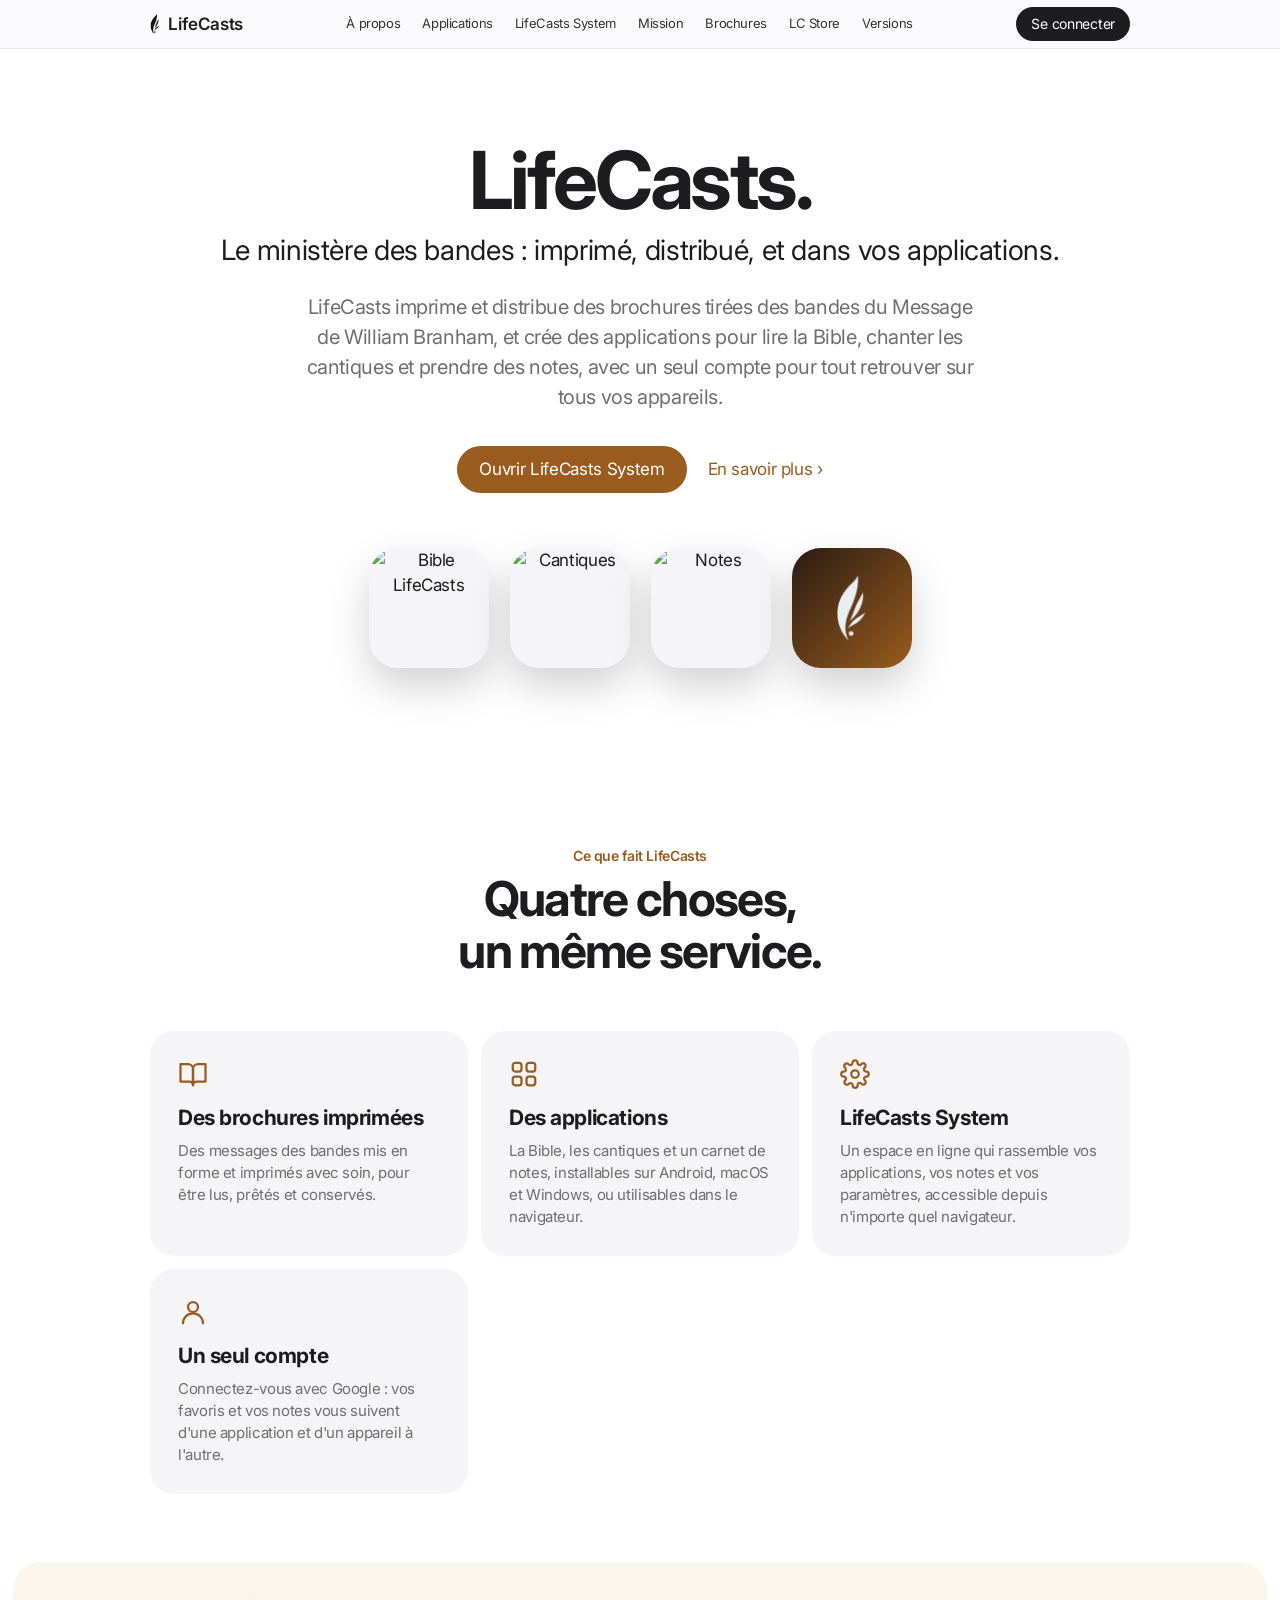
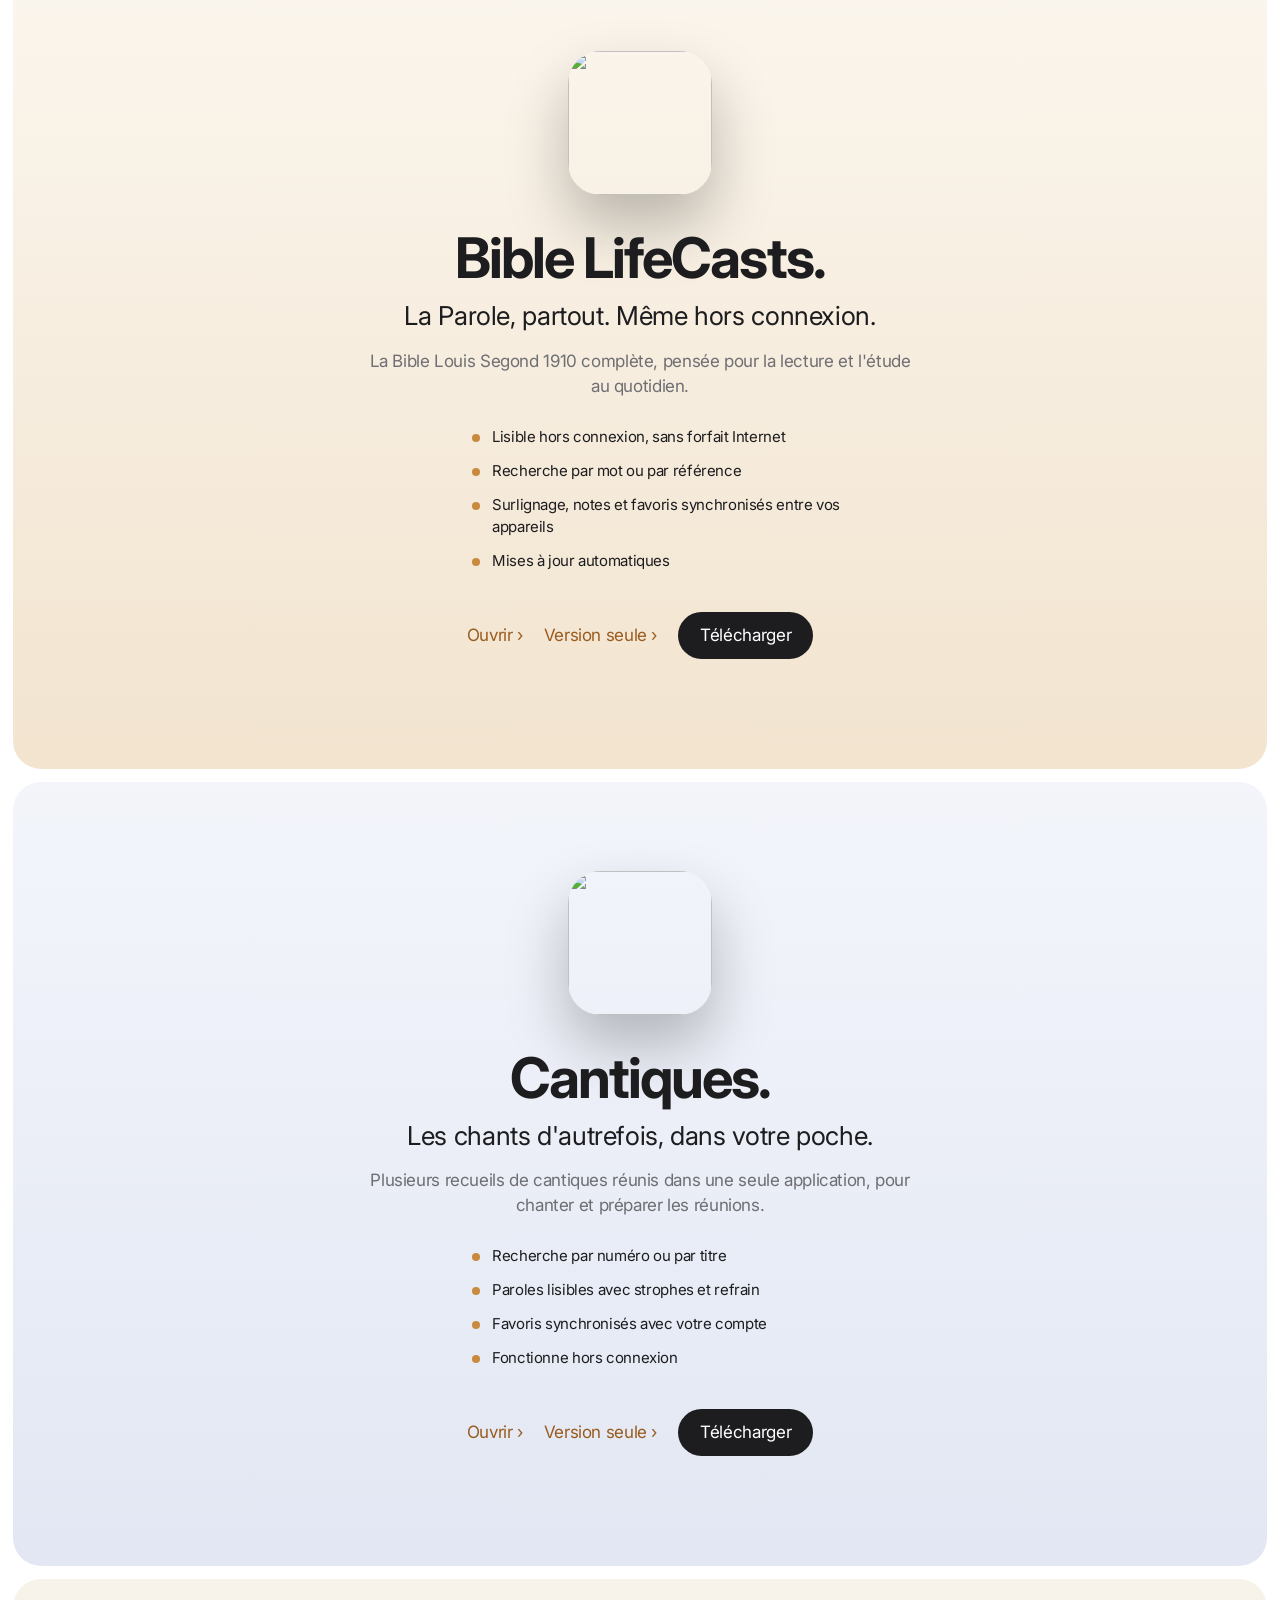
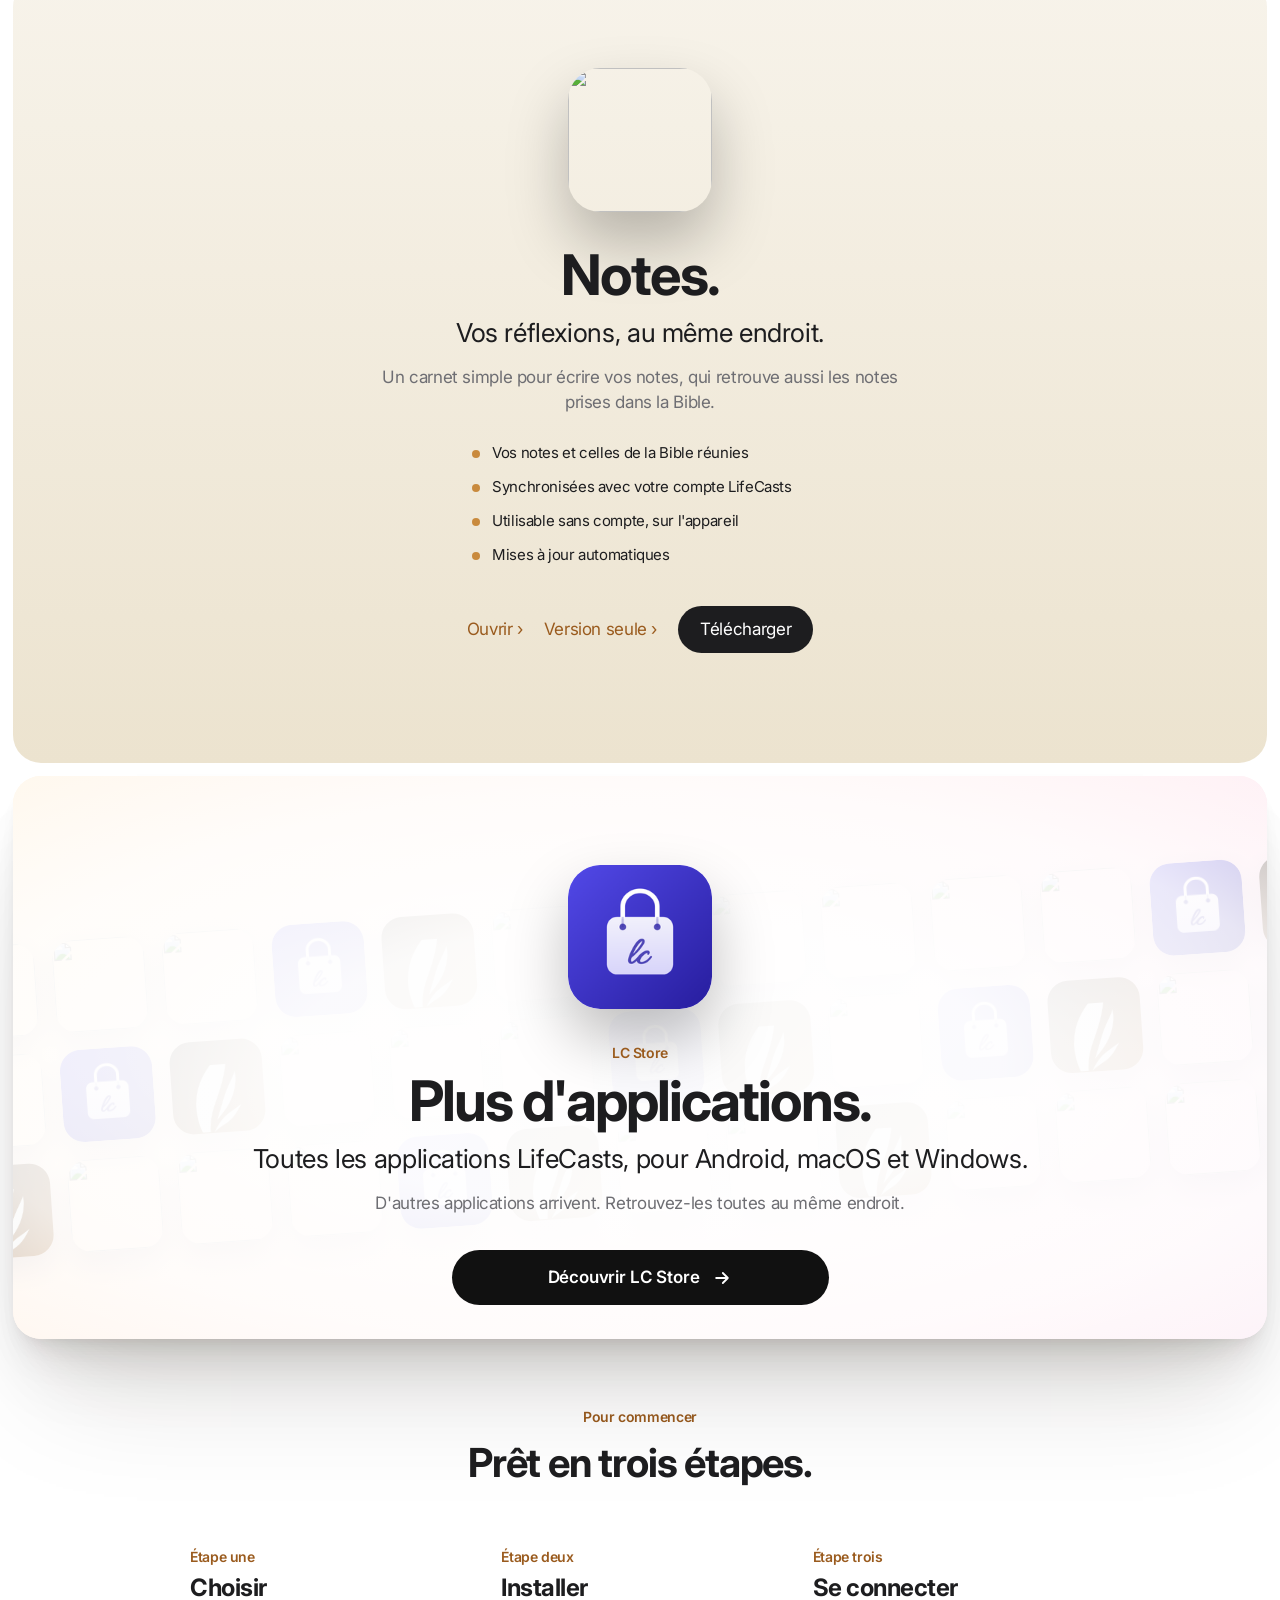
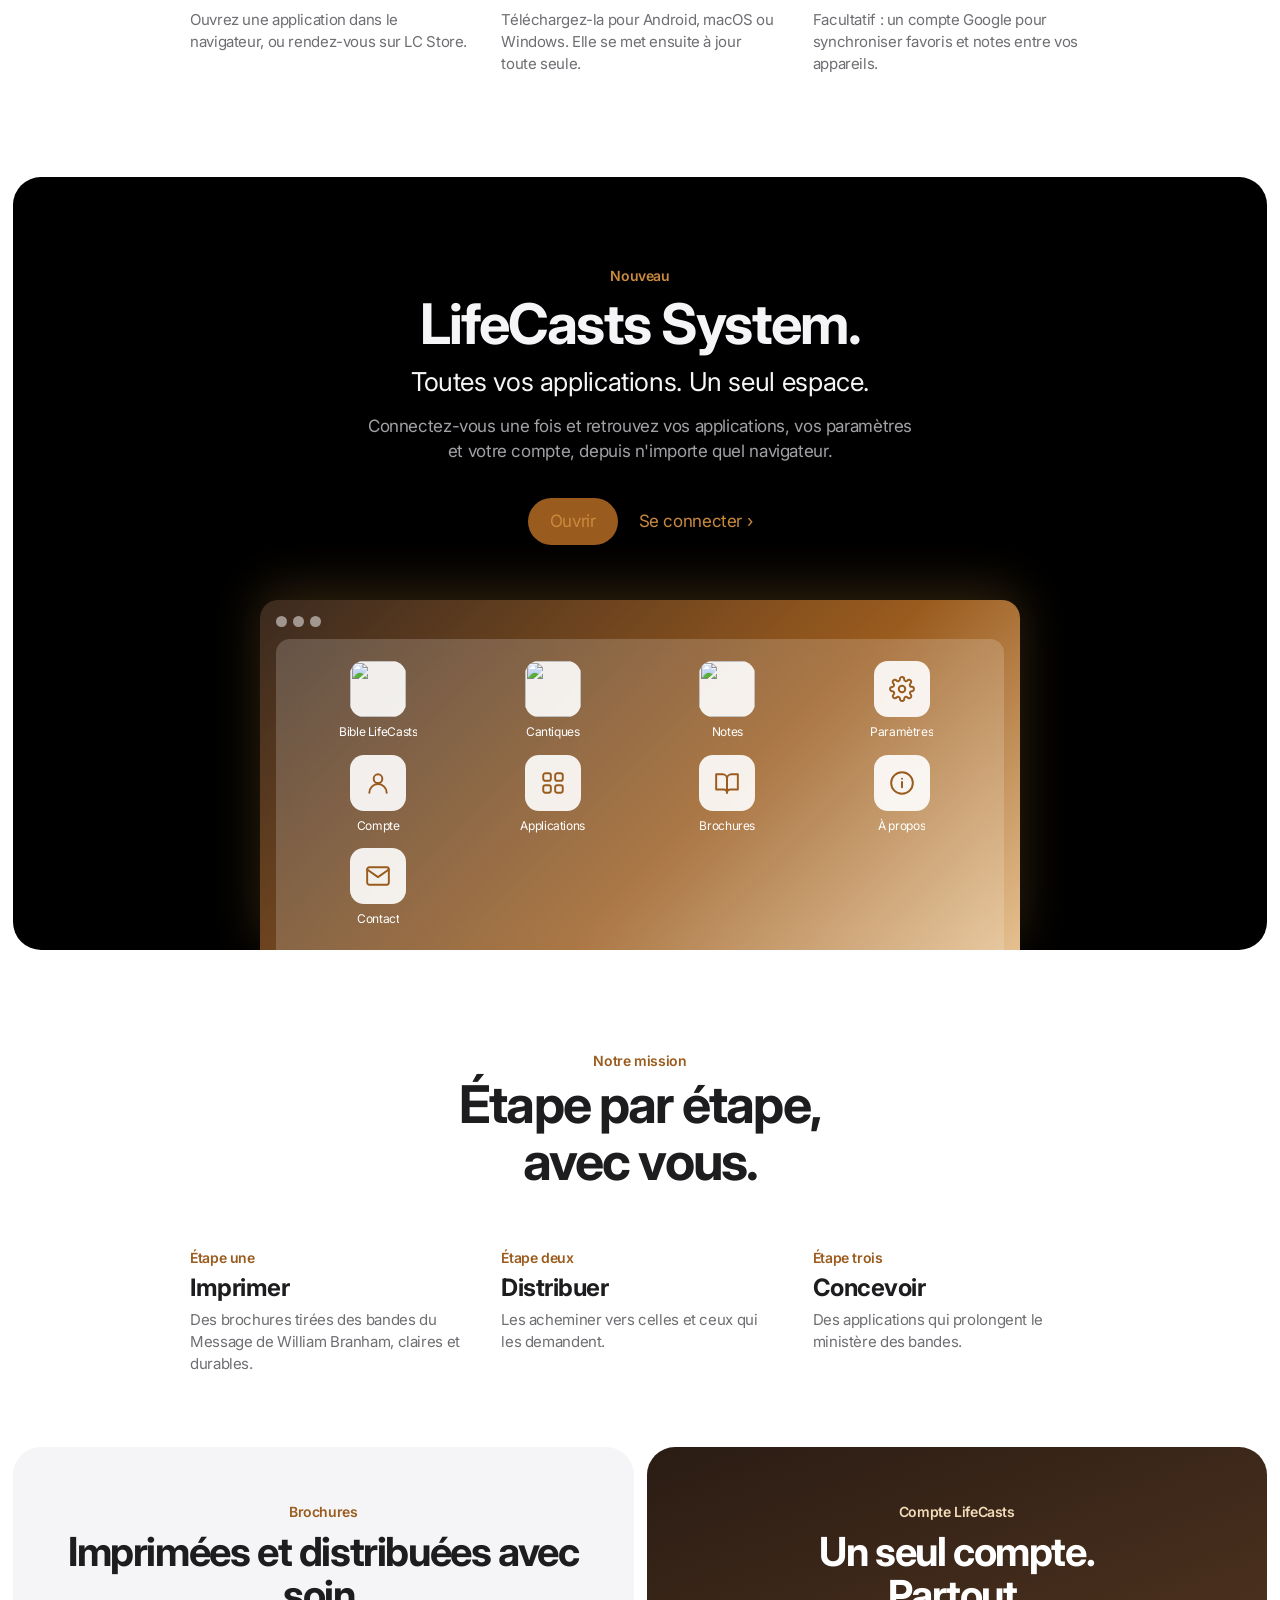
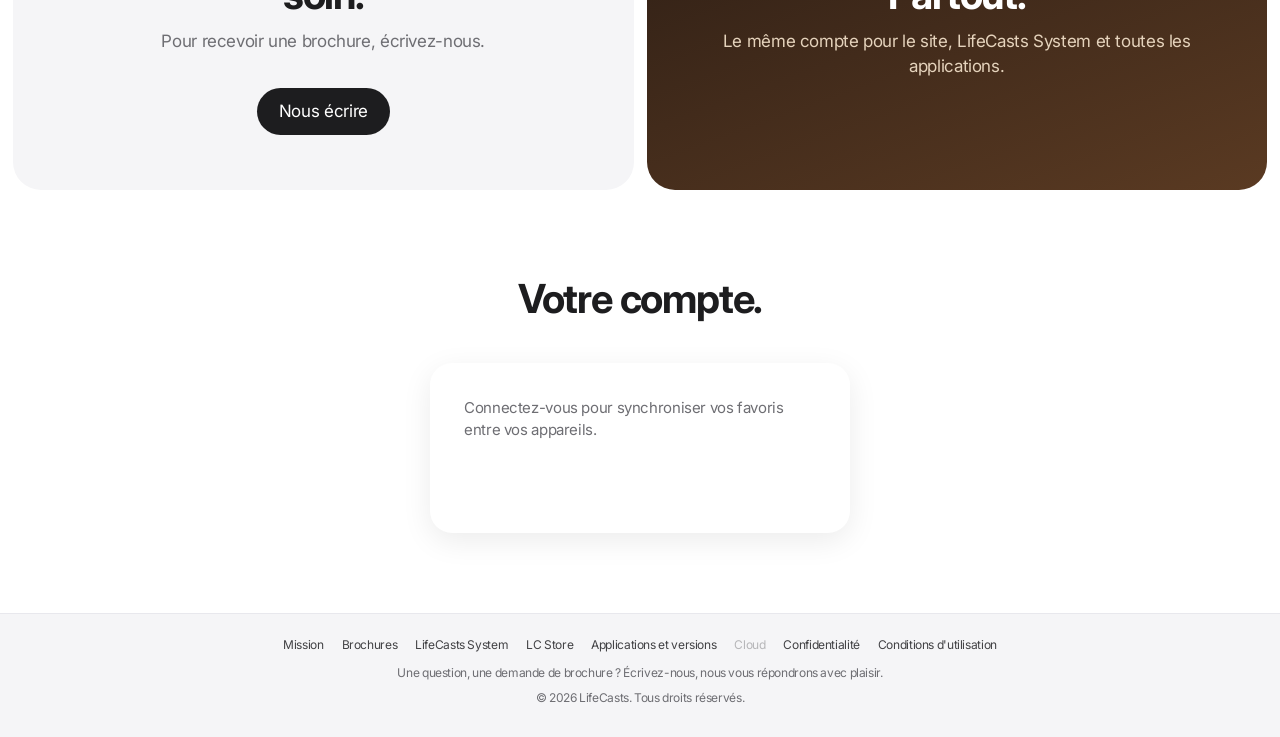
==== index.html @ 67bbb255 "v1.17 : LifeCasts System rejoint le registre des apps (Store, Applications) ; scripts de build Syste" ====
<!doctype html>
<html lang="fr">
<head>
<meta charset="utf-8">
<meta name="viewport" content="width=device-width, initial-scale=1">
<link rel="icon" type="image/png" href="favicon.png">
<title>LifeCasts</title>
<meta name="description" content="LifeCasts : impression et distribution de brochures, et applications liées au ministère des bandes.">
<link rel="stylesheet" href="https://fonts.googleapis.com/css2?family=Inter:wght@400;500;600;700&display=swap" media="print" onload="this.media='all'">
<link rel="stylesheet" href="lc-pages.css">
<script src="lc-common.js?v=11"></script>
<script src="https://accounts.google.com/gsi/client" async defer></script>
<script>
/* ================= CONFIGURATION ================= */
const LIFECASTS = {
  googleClientId: "922202570064-af1s9pn19o9fhvrf5604ol30erff79fu.apps.googleusercontent.com",
  storageKey: "lifecasts_user",
  contactEmail: "",
  apps: [
    { id:"bible", nom:"Bible LifeCasts", accroche:"La Parole, partout. Même hors connexion.", description:"La Bible Louis Segond 1910 complète, pensée pour la lecture et l'étude au quotidien.", points:["Lisible hors connexion, sans forfait Internet","Recherche par mot ou par référence","Surlignage, notes et favoris synchronisés entre vos appareils","Mises à jour automatiques"], url:"/The-Bible-App/", icon:"/The-Bible-App/icon-192.png", fond:"linear-gradient(180deg,#fbf6ee,#f2e4cf)" },
    { id:"cantiques", nom:"Cantiques", accroche:"Les chants d'autrefois, dans votre poche.", description:"Plusieurs recueils de cantiques réunis dans une seule application, pour chanter et préparer les réunions.", points:["Recherche par numéro ou par titre","Paroles lisibles avec strophes et refrain","Favoris synchronisés avec votre compte","Fonctionne hors connexion"], url:"/Songs-Book/", icon:"/Songs-Book/icon-192.png", fond:"linear-gradient(180deg,#f3f5fb,#e2e7f3)" },
    { id:"notes", nom:"Notes", accroche:"Vos réflexions, au même endroit.", description:"Un carnet simple pour écrire vos notes, qui retrouve aussi les notes prises dans la Bible.", points:["Vos notes et celles de la Bible réunies","Synchronisées avec votre compte LifeCasts","Utilisable sans compte, sur l'appareil","Mises à jour automatiques"], url:"/The-Notes-App/", icon:"/The-Notes-App/icon-192.png", fond:"linear-gradient(180deg,#f7f3ea,#ece3cf)" }
  ]
};
</script>
<style>
.hero-home{text-align:center;padding:72px 0 0;background:#fff;overflow:hidden}
.hero-home h1{font-size:clamp(44px,8vw,80px);font-weight:700;letter-spacing:-.04em;line-height:1.05}
.hero-home h2{font-size:clamp(21px,3vw,28px);font-weight:400;color:var(--ink);margin-top:8px}
.ctas{display:flex;gap:22px;justify-content:center;flex-wrap:wrap;margin-top:22px;align-items:center}
.icons{display:flex;justify-content:center;gap:clamp(14px,3vw,28px);margin:56px auto 0;padding-bottom:64px}
.icons img{width:clamp(72px,14vw,120px);height:clamp(72px,14vw,120px);border-radius:24%;box-shadow:0 18px 40px rgba(0,0,0,.18);background:var(--soft);transition:transform .4s}
.icons img:hover{transform:translateY(-6px) scale(1.04)}
.icons .sys{display:grid;place-items:center;width:clamp(72px,14vw,120px);height:clamp(72px,14vw,120px);border-radius:24%;background:linear-gradient(135deg,#2a1c14,#9a5b1e);box-shadow:0 18px 40px rgba(0,0,0,.18)}
.icons .sys{position:relative;overflow:hidden}
.icons .sys img{position:absolute;inset:0;margin:auto;width:auto!important;height:58%!important;max-width:none;border-radius:0;transform:none!important;box-shadow:none;background:none;filter:invert(1)}
.panel{margin:12px;border-radius:28px;text-align:center;padding:64px 22px 0;overflow:hidden}
.panel h3{font-size:clamp(36px,6vw,56px);font-weight:700;letter-spacing:-.035em;line-height:1.07}
.panel p.lead{font-size:clamp(19px,2.6vw,26px);margin-top:6px}
.panel p.sub{color:var(--muted);max-width:560px;margin:14px auto 0}
.panel .big-icon{width:160px;height:160px;border-radius:36px;margin:0 auto 26px;display:block;box-shadow:0 30px 60px rgba(0,0,0,.25)}
.panel.dark{background:#000;color:#f5f5f7}
.panel.dark p.sub{color:#a1a1a6}
.panel.dark a{color:var(--accent2)}
.window{max-width:760px;margin:44px auto 0;border-radius:18px 18px 0 0;background:linear-gradient(135deg,#3b2a1f,#9a5b1e 60%,#e5c08f);padding:16px 16px 0;box-shadow:0 -10px 50px rgba(201,138,61,.25)}
.window .bar{display:flex;gap:6px;padding:0 0 12px}
.window .bar i{width:11px;height:11px;border-radius:50%;background:rgba(255,255,255,.5)}
.window .grid{display:grid;grid-template-columns:repeat(4,1fr);gap:14px;background:rgba(255,255,255,.18);backdrop-filter:blur(12px);border-radius:14px 14px 0 0;padding:22px}
.window .grid div{min-width:0;display:flex;flex-direction:column;align-items:center;gap:6px;font-size:12px;color:#fff}
.window .grid b{width:56px;height:56px;border-radius:14px;background:rgba(255,255,255,.9);display:grid;place-items:center;font-size:26px;overflow:hidden;color:#9a5b1e}
.window .grid b img{width:100%;height:100%}
.duo{display:grid;grid-template-columns:repeat(auto-fit,minmax(min(300px,100%),1fr));gap:12px;margin:0 12px}
.duo .panel{margin:0;padding:56px 26px 56px}
.duo h3{font-size:clamp(30px,4.5vw,40px)}
.steps{display:grid;grid-template-columns:repeat(auto-fit,minmax(min(220px,100%),1fr));gap:28px;max-width:900px;margin:40px auto 0;text-align:left}
.steps b{display:block;font-size:24px;letter-spacing:-.02em}
.steps small{color:var(--accent);font-weight:600;font-size:14px}
.steps p{color:var(--muted);font-size:15px;margin-top:4px}
.account{max-width:420px;margin:28px auto 0;background:#fff;border-radius:22px;padding:28px;box-shadow:0 8px 30px rgba(0,0,0,.08);text-align:left;display:flex;flex-direction:column;gap:14px}
.user{display:flex;align-items:center;gap:14px}
.user img{width:52px;height:52px;border-radius:50%;object-fit:cover;background:#e8e8ed}
.user strong{display:block}.user span{color:var(--muted);font-size:14px;word-break:break-all}
.notice{background:#fbf1e2;border-radius:12px;padding:10px 14px;font-size:14px;color:#5a3a10}
#gbtn{min-height:44px}
.navcta{font-size:12px;padding:5px 12px;white-space:nowrap;flex:none}
footer .fl{display:flex;flex-wrap:wrap;gap:6px 18px;justify-content:center;margin-bottom:10px}
html,body{overflow-x:hidden}@supports(overflow:clip){html,body{overflow-x:clip}}
.hero-home h1,.panel h3{overflow-wrap:anywhere}
@media (max-width:600px){
 header nav{display:none}
 .window{margin-top:32px;padding:10px 10px 0}
 .window .grid{gap:10px 6px;padding:14px 10px}
 .window .grid b{width:44px;height:44px;border-radius:11px;font-size:20px}
 .window .grid div{font-size:10.5px}
 .panel{margin:8px;padding:44px 16px 0}
 .panel .big-icon{width:120px;height:120px;border-radius:28px}
 .duo{margin:0 8px}.duo .panel{padding:40px 18px}
 .account{padding:20px}
 .ctas{gap:14px}
}
.intro{max-width:680px;margin:var(--s3,21px) auto 0;font-size:clamp(17px,2.2vw,20px);color:var(--muted);line-height:1.5}
.what{padding:89px 0 55px;text-align:center}
.what h3{font-size:clamp(32px,5vw,48px);font-weight:700;letter-spacing:-.035em;line-height:1.08}
.feat{display:grid;grid-template-columns:repeat(auto-fit,minmax(min(240px,100%),1fr));gap:13px;margin-top:55px;text-align:left}
.feat div{background:var(--soft);border-radius:24px;padding:28px}
.feat .ico{width:30px;height:30px;color:var(--accent);margin-bottom:14px}
.feat b{display:block;font-size:21px;letter-spacing:-.02em;margin-bottom:6px}
.feat p{color:var(--muted);font-size:15px}
.pts{list-style:none;max-width:420px;margin:21px auto 0;text-align:left;font-size:15px;color:var(--ink)}
.pts li{padding:6px 0 6px 22px;position:relative}
.pts li::before{content:"";position:absolute;left:2px;top:14px;width:8px;height:8px;border-radius:50%;background:var(--accent2)}
.how{padding:55px 0 89px;text-align:center}
.how .steps small{display:block;margin-bottom:2px}
.panel.more-apps{position:relative;isolation:isolate;background:linear-gradient(115deg,#fff0d9,#ffe1ea,#e9e3ff,#def0ff,#e0f7ea,#fff0d9);background-size:400% 400%;animation:helios 26s cubic-bezier(.45,0,.55,1) infinite alternate;padding-bottom:var(--s4)}
.panel.more-apps{border:0;outline:0;box-shadow:0 6px 12px -6px rgba(30,20,10,.05),0 14px 24px -10px rgba(30,20,10,.07),0 28px 44px -16px rgba(30,20,10,.09),0 48px 76px -24px rgba(30,20,10,.11),0 80px 120px -36px rgba(30,20,10,.13)}
.more-apps .ctas{margin-top:var(--s4)}
.big-btn svg{width:20px;height:20px}
/* Proportions : bouton h=55 ; marge basse=34 ; largeur 377 = 55·φ⁴ ; 55:34 = φ */
@keyframes helios{from{background-position:0% 50%}to{background-position:100% 50%}}
.ma-bg{position:absolute;inset:-20px 0;z-index:-2;display:flex;flex-direction:column;justify-content:center;gap:16px;opacity:.75;transform:rotate(-4deg) scale(1.1)}
.ma-row i.sy{background:linear-gradient(135deg,#2a1c14,#9a5b1e)}.ma-row i.sy img{width:58%;height:58%;filter:invert(1)}
.ma-row{display:flex;gap:16px;width:max-content;animation:maL 70s linear infinite}
.ma-row.r{animation-name:maR;animation-duration:85s}.ma-row.s{animation-duration:60s}
.ma-row i{flex:none;width:84px;height:84px;border-radius:22.5%;display:grid;place-items:center;overflow:hidden;color:#fff;box-shadow:0 10px 24px rgba(40,30,80,.22)}
.ma-row i img{width:100%;height:100%;object-fit:cover}
.ma-row i svg{width:38px;height:38px}
@keyframes maL{to{transform:translateX(-50%)}}@keyframes maR{from{transform:translateX(-50%)}to{transform:none}}
.ma-fog{position:absolute;inset:0;z-index:-1;pointer-events:none;background:radial-gradient(ellipse 95% 85% at 50% 52%,rgba(255,255,255,.97) 30%,rgba(255,255,255,.85) 58%,rgba(255,255,255,.3) 100%)}
.ma-in{position:relative}
.pill.accent.big-btn{display:flex;align-items:center;justify-content:center;gap:var(--s2);box-sizing:border-box;height:var(--s5);width:min(100%,377px);margin:0 auto;padding:0 var(--s4);border-radius:999px;font-size:17px;font-weight:600;letter-spacing:-.01em;background:#111;color:#fff;box-shadow:none;transition:transform .25s,background .25s}
.big-btn svg{transition:transform .25s}.pill.accent.big-btn:hover{background:#000;transform:translateY(-2px)}.big-btn:hover svg{transform:translateX(5px)}
@media (max-width:600px){.ma-row i{width:68px;height:68px}.ma-row i svg{width:30px;height:30px}.panel.more-apps{padding-left:var(--s4);padding-right:var(--s4)}}
@media (prefers-reduced-motion:reduce){.more-apps,.ma-row{animation:none}}
.ico{display:block;flex:none}
.window .grid span{max-width:100%;overflow:hidden;text-overflow:ellipsis;white-space:nowrap}
.window .grid b{flex:none}

/* Grille d'espacement : suite de Fibonacci (rapport ≈ φ = 1,618) — 8·13·21·34·55·89 */
:root{--s1:8px;--s2:13px;--s3:21px;--s4:34px;--s5:55px;--s6:89px}
.hero-home{padding-top:var(--s6)}
.hero-home h2{margin-top:var(--s1)}
.ctas{gap:var(--s3);margin-top:var(--s4)}
.icons{gap:var(--s3);margin-top:var(--s5);padding-bottom:var(--s6)}
.panel{margin:var(--s2);padding:var(--s6) var(--s3) var(--s6)}
.panel:has(.window){padding-bottom:0}
.panel .eyebrow{margin-bottom:var(--s1)}
.panel p.lead{margin-top:var(--s1)}
.panel p.sub{margin-top:var(--s2)}
.panel .big-icon{width:144px;height:144px;border-radius:22.5%;margin:0 auto var(--s4)}
.panel .ctas+.muted{margin-top:var(--s3)!important}
.window{margin-top:var(--s5)}
.duo{gap:var(--s2);margin:0 var(--s2)}
.duo .panel{margin:0;padding:var(--s5) var(--s4)}
.steps{gap:var(--s4);margin-top:var(--s5)}
.account{margin-top:var(--s4);padding:var(--s4);gap:var(--s2)}
@media (max-width:600px){
 .hero-home{padding-top:var(--s5)}
 .icons{margin-top:var(--s4);padding-bottom:var(--s5)}
 .panel{margin:var(--s1);padding:var(--s5) var(--s3) var(--s5)}
 .panel .big-icon{width:89px;height:89px;margin-bottom:var(--s3)}
 .ctas{gap:var(--s2) var(--s3);margin-top:var(--s3)}
 .window{margin-top:var(--s4)}
 .duo{margin:0 var(--s1);gap:var(--s1)}.duo .panel{padding:var(--s5) var(--s3)}
 .account{padding:var(--s3)}
}
</style>
</head>
<body>

<header><div class="wrap">
<a class="logo" href="#accueil"><img src="mark-dark.png" alt="">LifeCasts</a>
<nav aria-label="Navigation principale">
<a href="#apropos">À propos</a>
<a href="#applications">Applications</a>
<a href="#system">LifeCasts System</a>
<a href="#mission">Mission</a>
<a href="#brochures">Brochures</a>
<a href="store.html">LC Store</a>
<a href="applications.html">Versions</a>
</nav>
<a class="pill small navcta" href="system.html" id="navBtn">Se connecter</a>
</div></header>

<main style="padding:0">
<section class="hero-home" id="accueil"><div class="wrap">
<h1>LifeCasts.</h1>
<h2>Le ministère des bandes : imprimé, distribué, et dans vos applications.</h2>
<p class="intro">LifeCasts imprime et distribue des brochures tirées des bandes du Message de William Branham, et crée des applications pour lire la Bible, chanter les cantiques et prendre des notes, avec un seul compte pour tout retrouver sur tous vos appareils.</p>
<div class="ctas">
<a class="pill accent" href="system.html">Ouvrir LifeCasts System</a><a class="more" href="#mission">En savoir plus</a></div>
<div class="icons" id="heroIcons"></div>
</div></section>

<section class="what" id="apropos"><div class="wrap">
<div class="eyebrow">Ce que fait LifeCasts</div>
<h3>Quatre choses,<br>un même service.</h3>
<div class="feat">
<div><span id="fi1"></span><b>Des brochures imprimées</b><p>Des messages des bandes mis en forme et imprimés avec soin, pour être lus, prêtés et conservés.</p></div>
<div><span id="fi2"></span><b>Des applications</b><p>La Bible, les cantiques et un carnet de notes, installables sur Android, macOS et Windows, ou utilisables dans le navigateur.</p></div>
<div><span id="fi3"></span><b>LifeCasts System</b><p>Un espace en ligne qui rassemble vos applications, vos notes et vos paramètres, accessible depuis n'importe quel navigateur.</p></div>
<div><span id="fi4"></span><b>Un seul compte</b><p>Connectez-vous avec Google : vos favoris et vos notes vous suivent d'une application et d'un appareil à l'autre.</p></div>
</div>
</div></section>

<div id="applications"></div>

<section class="panel more-apps" id="plus">
<div class="ma-bg" id="maBg" aria-hidden="true"></div><div class="ma-fog" aria-hidden="true"></div>
<div class="ma-in">
<img class="big-icon" src="store-icon-192.png?v=7" alt="">
<div class="eyebrow">LC Store</div>
<h3>Plus d'applications.</h3>
<p class="lead">Toutes les applications LifeCasts, pour Android, macOS et Windows.</p>
<p class="sub">D'autres applications arrivent. Retrouvez-les toutes au même endroit.</p>
<div class="ctas"><a class="pill accent big-btn" href="store.html">Découvrir LC Store<svg viewBox="0 0 24 24" width="22" height="22" fill="none" stroke="currentColor" stroke-width="2.2" stroke-linecap="round" stroke-linejoin="round" aria-hidden="true"><path d="M5 12h14M13 6l6 6-6 6"/></svg></a></div>
</div>
</section>

<section class="how" id="commencer"><div class="wrap">
<div class="eyebrow">Pour commencer</div>
<h3 style="font-size:clamp(30px,4.5vw,40px);font-weight:700;letter-spacing:-.03em">Prêt en trois étapes.</h3>
<div class="steps">
<div><small>Étape une</small><b>Choisir</b><p>Ouvrez une application dans le navigateur, ou rendez-vous sur LC Store.</p></div>
<div><small>Étape deux</small><b>Installer</b><p>Téléchargez-la pour Android, macOS ou Windows. Elle se met ensuite à jour toute seule.</p></div>
<div><small>Étape trois</small><b>Se connecter</b><p>Facultatif : un compte Google pour synchroniser favoris et notes entre vos appareils.</p></div>
</div>
</div></section>

<section class="panel dark" id="system">
<div class="eyebrow" style="color:var(--accent2)">Nouveau</div>
<h3>LifeCasts System.</h3>
<p class="lead">Toutes vos applications. Un seul espace.</p>
<p class="sub">Connectez-vous une fois et retrouvez vos applications, vos paramètres et votre compte, depuis n'importe quel navigateur.</p>
<div class="ctas"><a class="pill accent" href="system.html">Ouvrir</a><a class="more" href="#compte">Se connecter</a></div>
<div class="window"><div class="bar"><i></i><i></i><i></i></div><div class="grid" id="winGrid"></div></div>
</section>

<section style="padding:88px 0 72px;text-align:center" id="mission"><div class="wrap">
<div class="eyebrow">Notre mission</div>
<h3 style="font-size:clamp(34px,5.5vw,52px);font-weight:700;letter-spacing:-.035em;line-height:1.08">Étape par étape,<br>avec vous.</h3>
<div class="steps">
<div><small>Étape une</small><b>Imprimer</b><p>Des brochures tirées des bandes du Message de William Branham, claires et durables.</p></div>
<div><small>Étape deux</small><b>Distribuer</b><p>Les acheminer vers celles et ceux qui les demandent.</p></div>
<div><small>Étape trois</small><b>Concevoir</b><p>Des applications qui prolongent le ministère des bandes.</p></div>
</div>
</div></section>

<div class="duo" id="brochures">
<section class="panel" style="background:var(--soft)"><div class="eyebrow">Brochures</div><h3>Imprimées et distribuées avec soin.</h3><p class="sub">Pour recevoir une brochure, écrivez-nous.</p><div class="ctas"><a class="pill" href="#contact" id="mailBtn">Nous écrire</a></div></section>
<section class="panel" style="background:linear-gradient(160deg,#2a1c14,#5a3a22)" ><div class="eyebrow" style="color:var(--beige)">Compte LifeCasts</div><h3 style="color:#fff">Un seul compte.<br>Partout.</h3><p class="sub" style="color:#e5d3bc">Le même compte pour le site, LifeCasts System et toutes les applications.</p></section>
</div>

<section style="padding:80px 0;text-align:center;background:#fff" id="compte"><div class="wrap">
<h3 style="font-size:clamp(30px,4.5vw,40px);font-weight:700;letter-spacing:-.03em">Votre compte.</h3>
<div class="account" aria-live="polite">
<div id="loggedOut" style="display:flex;flex-direction:column;gap:14px">
<p class="muted" style="font-size:15px">Connectez-vous pour synchroniser vos favoris entre vos appareils.</p>
<div id="gbtn"></div>
<div class="notice" id="setupNotice" hidden>La connexion Google n'est pas encore configurée.</div>
<div class="notice" id="errNotice" hidden>La connexion n'a pas abouti. Merci de réessayer.</div>
</div>
<div id="loggedIn" hidden style="display:flex;flex-direction:column;gap:14px">
<div class="user"><img id="uPic" alt="" referrerpolicy="no-referrer"><div><strong id="uName"></strong><span id="uMail"></span></div></div>
<a class="pill accent" href="system.html" style="text-align:center">Ouvrir LifeCasts System</a><a class="pill ghost" href="system.html?app=settings" style="text-align:center">Âge et paramètres du compte</a>
<button class="pill ghost" type="button" id="logoutBtn">Se déconnecter</button>
</div>
</div>
</div></section>
</main>

<footer id="contact"><div class="wrap">
<div class="fl"><a href="#mission">Mission</a><a href="#brochures">Brochures</a><a href="system.html">LifeCasts System</a><a href="store.html">LC Store</a><a href="applications.html">Applications et versions</a><a href="cloud.html" style="opacity:.35" rel="nofollow">Cloud</a><a href="confidentialite.html">Confidentialité</a><a href="conditions.html">Conditions d'utilisation</a><a id="mailLink" hidden></a></div>
<div>Une question, une demande de brochure ? Écrivez-nous, nous vous répondrons avec plaisir.</div>
<div style="margin-top:8px">© <span id="year"></span> LifeCasts. Tous droits réservés.</div>
</div></footer>

<script>
(function () {
  const $ = (id) => document.getElementById(id);
  const KEY = LIFECASTS.storageKey;
  function getUser(){try{const u=JSON.parse(localStorage.getItem(KEY));return u&&u.email?u:null}catch(e){return null}}
  function setUser(u){try{localStorage.setItem(KEY,JSON.stringify(u))}catch(e){}}
  function clearUser(){try{localStorage.removeItem(KEY)}catch(e){}}
  /* Retour vers une application : index.html?retour=/The-Bible-App/ */
  function appHost(){const h=new URLSearchParams(location.search).get("app");return h&&/^[a-z]{2,20}$/.test(h)?h:null}
  function toApp(t){const u="intent://"+appHost()+"/lcidt="+t+"#Intent;scheme=lifecasts;end";
    const d=document.createElement("div");d.style.cssText="position:fixed;inset:0;z-index:9999;background:#fff;display:flex;flex-direction:column;align-items:center;justify-content:center;gap:16px;padding:24px;text-align:center;font:17px -apple-system,Roboto,sans-serif";
    d.innerHTML='<p>Connexion réussie.</p><a href="'+u+'" style="background:#0071e3;color:#fff;padding:14px 26px;border-radius:999px;text-decoration:none;font-weight:600">Retourner dans l\'application</a>';document.body.append(d)}
  function returnPath(){const r=new URLSearchParams(location.search).get("retour");return r&&r.startsWith("/")&&!r.startsWith("//")&&!r.includes("\\")?r:null}
  function decodeJwt(t){const b=t.split(".")[1].replace(/-/g,"+").replace(/_/g,"/");return JSON.parse(new TextDecoder().decode(Uint8Array.from(atob(b),c=>c.charCodeAt(0))))}
  function render(){
    const u=getUser();
    $("loggedOut").hidden=!!u;$("loggedOut").style.display=u?"none":"flex";
    $("loggedIn").hidden=!u;$("loggedIn").style.display=u?"flex":"none";
    $("navBtn").textContent=u?"LifeCasts System":"Se connecter";
    if(u){$("uName").textContent=u.name||"";$("uMail").textContent=u.email;if(u.picture)$("uPic").src=u.picture;else $("uPic").removeAttribute("src")}
  }
  let fbP=null;
  function onCredential(resp){
    try{const p=decodeJwt(resp.credential);
      setUser({id:p.sub,name:p.name,email:p.email,picture:p.picture,provider:"google",since:Date.now()});
      $("errNotice").hidden=true;if(appHost()){toApp(resp.credential);return}const back=returnPath();if(back){location.href=back;return}render();
      /* session Firebase partagée par tout le site (Store, System : âge, synchro) */
      (fbP=fbP||fbInit(true)).then(()=>{if(!firebase.auth().currentUser)return firebase.auth().signInWithCredential(firebase.auth.GoogleAuthProvider.credential(resp.credential))}).catch(()=>{});
    }catch(e){$("errNotice").hidden=false}
  }
  function initGoogle(){
    if(!LIFECASTS.googleClientId){$("setupNotice").hidden=false;return}
    if(!(window.google&&google.accounts&&google.accounts.id)){setTimeout(initGoogle,200);return}
    google.accounts.id.initialize({client_id:LIFECASTS.googleClientId,callback:onCredential,auto_select:false});
    google.accounts.id.renderButton($("gbtn"),{theme:"outline",size:"large",shape:"pill",text:"continue_with",locale:"fr",width:300});
  }
  $("logoutBtn").addEventListener("click",function(){clearUser();if(fbP)fbP.then(()=>firebase.auth().signOut()).catch(()=>{});if(window.google&&google.accounts&&google.accounts.id)google.accounts.id.disableAutoSelect();render()});
  window.addEventListener("storage",(e)=>{if(e.key===KEY)render()});

  /* Présentation des applications */
  const E=(t,p)=>{const e=document.createElement(t);Object.assign(e,p||{});return e};
  LIFECASTS.apps.forEach(a=>{$("heroIcons").append(E("img",{src:a.icon,alt:a.nom}))});
  const s=E("div",{className:"sys"});s.append(E("img",{src:"mark-dark.png",alt:"LifeCasts System"}));$("heroIcons").append(s);
  LIFECASTS.apps.forEach(a=>{
    const p=E("section",{className:"panel"});p.style.background=a.fond;
    p.append(E("img",{className:"big-icon",src:a.icon,alt:""}));
    p.append(E("h3",{textContent:a.nom+"."}),E("p",{className:"lead",textContent:a.accroche}),E("p",{className:"sub",textContent:a.description}));
    if(a.points){const u=E("ul",{className:"pts"});a.points.forEach(t=>u.append(E("li",{textContent:t})));p.append(u)}
    const c=E("div",{className:"ctas"});c.append(E("a",{className:"more",href:"system.html?app="+a.id,textContent:"Ouvrir"}),E("a",{className:"more",href:a.url,textContent:"Version seule"}),E("a",{className:"pill",href:"store.html?id="+a.id,textContent:"Télécharger"}));
    const v=E("div",{className:"muted",textContent:" "});v.style.marginTop="10px";
    p.append(c,v);
    $("applications").append(p);
    const repo=REPOS[a.id];if(repo)ghVersions(repo).then(vs=>{if(vs[0])v.textContent="Version "+vs[0].version}).catch(()=>{});
  });
  [["fi1","book"],["fi2","grid"],["fi3","gear"],["fi4","user"]].forEach(x=>{$(x[0]).innerHTML=ICO(x[1],30)});
  (function(){const R=["/The-Bible-App/icon-192.png","/Songs-Book/icon-192.png","/The-Notes-App/icon-192.png","store-icon-192.png?v=7"];
    const row=k=>{let t="";for(let i=0;i<8;i++){const n=(i+k*2)%5;t+=n===4?'<i class="sy"><img src="mark-dark.png" alt=""></i>':'<i><img src="'+R[n]+'" alt="" loading="lazy"></i>'}return '<div class="ma-row'+(k%2?" r":"")+'">'+t+t+'</div>'};
    const b=$("maBg");if(b)b.innerHTML=row(0)+row(1)+row(2)})();
  const items=[...LIFECASTS.apps.map(a=>[a.nom,'<img src="'+a.icon+'" alt="">']),["Paramètres",ICO("gear")],["Compte",ICO("user")],["Applications",ICO("grid")],["Brochures",ICO("book")],["À propos",ICO("info")],["Contact",ICO("mail")]];
  $("winGrid").innerHTML=items.map(i=>'<div><b>'+i[1]+'</b><span>'+i[0]+'</span></div>').join("");

  if(LIFECASTS.contactEmail){const m=$("mailLink");m.href="mailto:"+LIFECASTS.contactEmail;m.textContent=LIFECASTS.contactEmail;m.hidden=false;$("mailBtn").href=m.href}
  $("year").textContent=new Date().getFullYear();
  const back=returnPath();if(back&&getUser()){location.replace(back);return}
  render();if(appHost()){const g=$("gbtn");g.id="gbtnApp";const b=document.createElement("button");b.className="pill accent";b.type="button";b.textContent="Continuer avec Google";g.replaceWith(b);
    const go=r=>{const t=r&&r.credential&&r.credential.idToken;if(t)toApp(t)};
    (fbP=fbP||fbInit(true)).then(()=>firebase.auth().getRedirectResult()).then(go).catch(()=>{});
    b.onclick=()=>{b.disabled=true;(fbP=fbP||fbInit(true)).then(()=>{const pr=new firebase.auth.GoogleAuthProvider();pr.setCustomParameters({prompt:"select_account"});
      return firebase.auth().signInWithPopup(pr).then(go).catch(e=>{if(/popup-blocked|operation-not-supported/.test(e.code||""))return firebase.auth().signInWithRedirect(pr);alert("Connexion impossible : "+(e.code||e.message))})}).finally(()=>{b.disabled=false})};$("loggedOut").hidden=false;$("loggedOut").style.display="flex";$("loggedIn").hidden=true;$("loggedIn").style.display="none";$("loggedOut").scrollIntoView()}if(!appHost())initGoogle();
})();
</script>
</body>
</html>
---- lc-pages.css ----
/* LifeCasts — style commun (inspiration Apple / iCloud) */
:root{--ink:#1d1d1f;--muted:#6e6e73;--line:#d2d2d7;--soft:#f5f5f7;--accent:#9a5b1e;--accent2:#c98a3d;--dark:#1d1d1f;--ok:#2f7a3d;--bad:#c4302b;--beige:#f2dbb8;
  --font:-apple-system,BlinkMacSystemFont,"SF Pro Display","SF Pro Text","Inter","Helvetica Neue",Arial,sans-serif}
*{box-sizing:border-box}
html{scroll-behavior:smooth;-webkit-text-size-adjust:100%}
body{margin:0;font-family:var(--font);color:var(--ink);background:#fff;font-size:17px;line-height:1.47;letter-spacing:-.022em;-webkit-font-smoothing:antialiased}
a{color:var(--accent);text-decoration:none}a:hover{text-decoration:underline}
h1,h2,h3,p{margin:0}
img{max-width:100%}
[hidden]{display:none!important}
.wrap{max-width:1024px;margin:0 auto;padding:0 22px}

/* Barre de navigation translucide */
header{position:sticky;top:0;z-index:50;background:rgba(251,251,253,.8);backdrop-filter:saturate(180%) blur(20px);-webkit-backdrop-filter:saturate(180%) blur(20px);border-bottom:1px solid rgba(0,0,0,.08)}
header .wrap{display:flex;align-items:center;justify-content:space-between;gap:12px;height:48px}
.logo{display:flex;align-items:center;gap:8px;font-weight:600;font-size:17px;color:var(--ink)}
.logo:hover{text-decoration:none}
.logo img{height:22px;width:auto}
nav{display:flex;gap:2px;font-size:13px;overflow-x:auto;scrollbar-width:none}
nav::-webkit-scrollbar{display:none}
nav a{color:rgba(0,0,0,.8);padding:8px 10px;white-space:nowrap}
nav a:hover,nav a.on{color:#000;text-decoration:none}
nav a.on{font-weight:600}

/* En-tête de page */
.hero{background:var(--soft);padding:56px 0 48px;text-align:center}
.hero h1{font-weight:700;font-size:clamp(34px,6vw,56px);line-height:1.07;letter-spacing:-.03em}
.hero p{color:var(--muted);font-size:clamp(17px,2.2vw,21px);margin:10px auto 0;max-width:640px}
.eyebrow{font-size:14px;font-weight:600;color:var(--accent);margin-bottom:6px}
main{padding:40px 0 80px}

/* Cartes (style iCloud) */
.cards{display:grid;grid-template-columns:repeat(auto-fill,minmax(260px,1fr));gap:20px}
.card{background:#fff;border-radius:22px;padding:24px;display:flex;flex-direction:column;gap:10px;color:var(--ink);box-shadow:0 4px 24px rgba(0,0,0,.08);transition:transform .25s,box-shadow .25s}
a.card:hover{text-decoration:none;transform:translateY(-3px);box-shadow:0 10px 34px rgba(0,0,0,.12)}
.card h3{font-size:21px;font-weight:600}
.card p{color:var(--muted);font-size:15px}
.appicon{width:64px;height:64px;border-radius:15px;box-shadow:0 2px 8px rgba(0,0,0,.15);background:var(--soft);object-fit:cover}
.tag{display:inline-block;font-size:12px;font-weight:600;background:#e8f0e6;color:var(--ok);border-radius:999px;padding:3px 10px}
.tag.old{background:var(--soft);color:var(--muted)}
section.box{background:#fff;border-radius:22px;padding:28px;margin-bottom:20px;box-shadow:0 4px 24px rgba(0,0,0,.07)}
section.box h2{font-size:24px;font-weight:600;margin-bottom:12px;letter-spacing:-.02em}
.muted{color:var(--muted);font-size:14px}
.vlist{list-style:none;margin:0;padding:0;display:flex;flex-direction:column}
.vlist li{border-top:1px solid #e8e8ed;padding:16px 0;display:flex;flex-wrap:wrap;gap:6px 14px;align-items:baseline}
.vlist li:first-child{border-top:0}
.vlist .notes{flex-basis:100%;color:var(--muted);font-size:15px}

/* Boutons */
.pill{display:inline-block;font-weight:400;font-size:17px;padding:11px 22px;border-radius:980px;border:0;cursor:pointer;font-family:inherit;background:var(--ink);color:#fff;letter-spacing:-.02em}
.pill:hover{text-decoration:none;background:#000}
.pill.accent{background:var(--accent)}.pill.accent:hover{background:#7f4914}
.pill.ghost{background:transparent;color:var(--accent);border:1px solid var(--accent)}
.pill.ghost:hover{background:var(--accent);color:#fff}
.pill.small{font-size:14px;padding:7px 15px}
.pill.danger{background:#fff;color:var(--bad);border:1px solid #f0c4c1}
.pill:disabled{opacity:.45;cursor:default}
.more{font-size:17px}.more::after{content:" ›"}

/* Formulaires */
label{display:block;font-weight:600;font-size:14px;margin:16px 0 6px}
input,textarea,select{width:100%;font:inherit;font-size:16px;border:1px solid var(--line);border-radius:12px;padding:12px 14px;background:#fff;color:var(--ink)}
input:focus,textarea:focus,select:focus{outline:none;border-color:var(--accent);box-shadow:0 0 0 4px rgba(154,91,30,.15)}
textarea{min-height:110px;resize:vertical}
.row{display:flex;flex-wrap:wrap;gap:12px;align-items:center}
.row>*{flex:1 1 220px;min-width:0}
.msg{margin-top:12px;font-size:14px}
.msg.ok{color:var(--ok)}.msg.bad{color:var(--bad)}
progress{width:100%;height:8px;margin-top:12px}

/* Pied de page */
footer{background:var(--soft);color:var(--muted);padding:22px 0 30px;font-size:12px;border-top:1px solid #e8e8ed;text-align:center}
footer a{color:#424245}
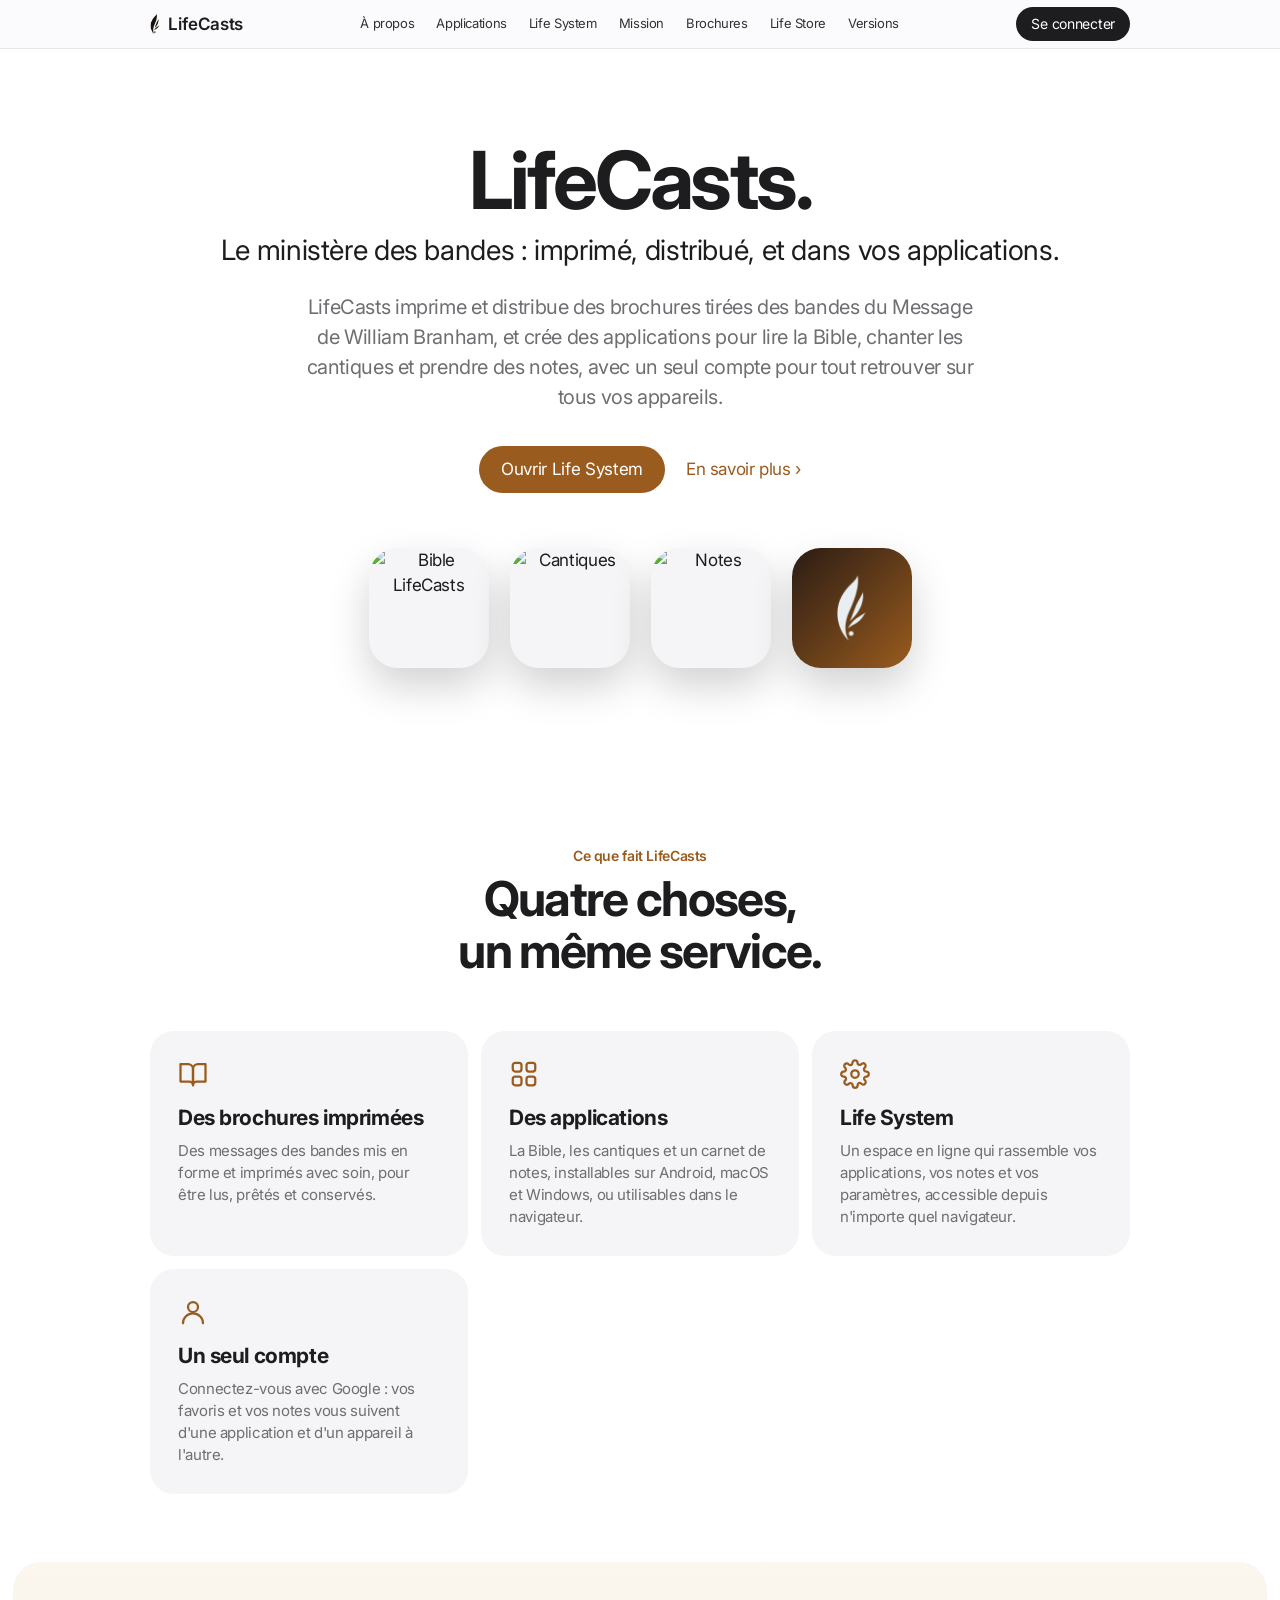
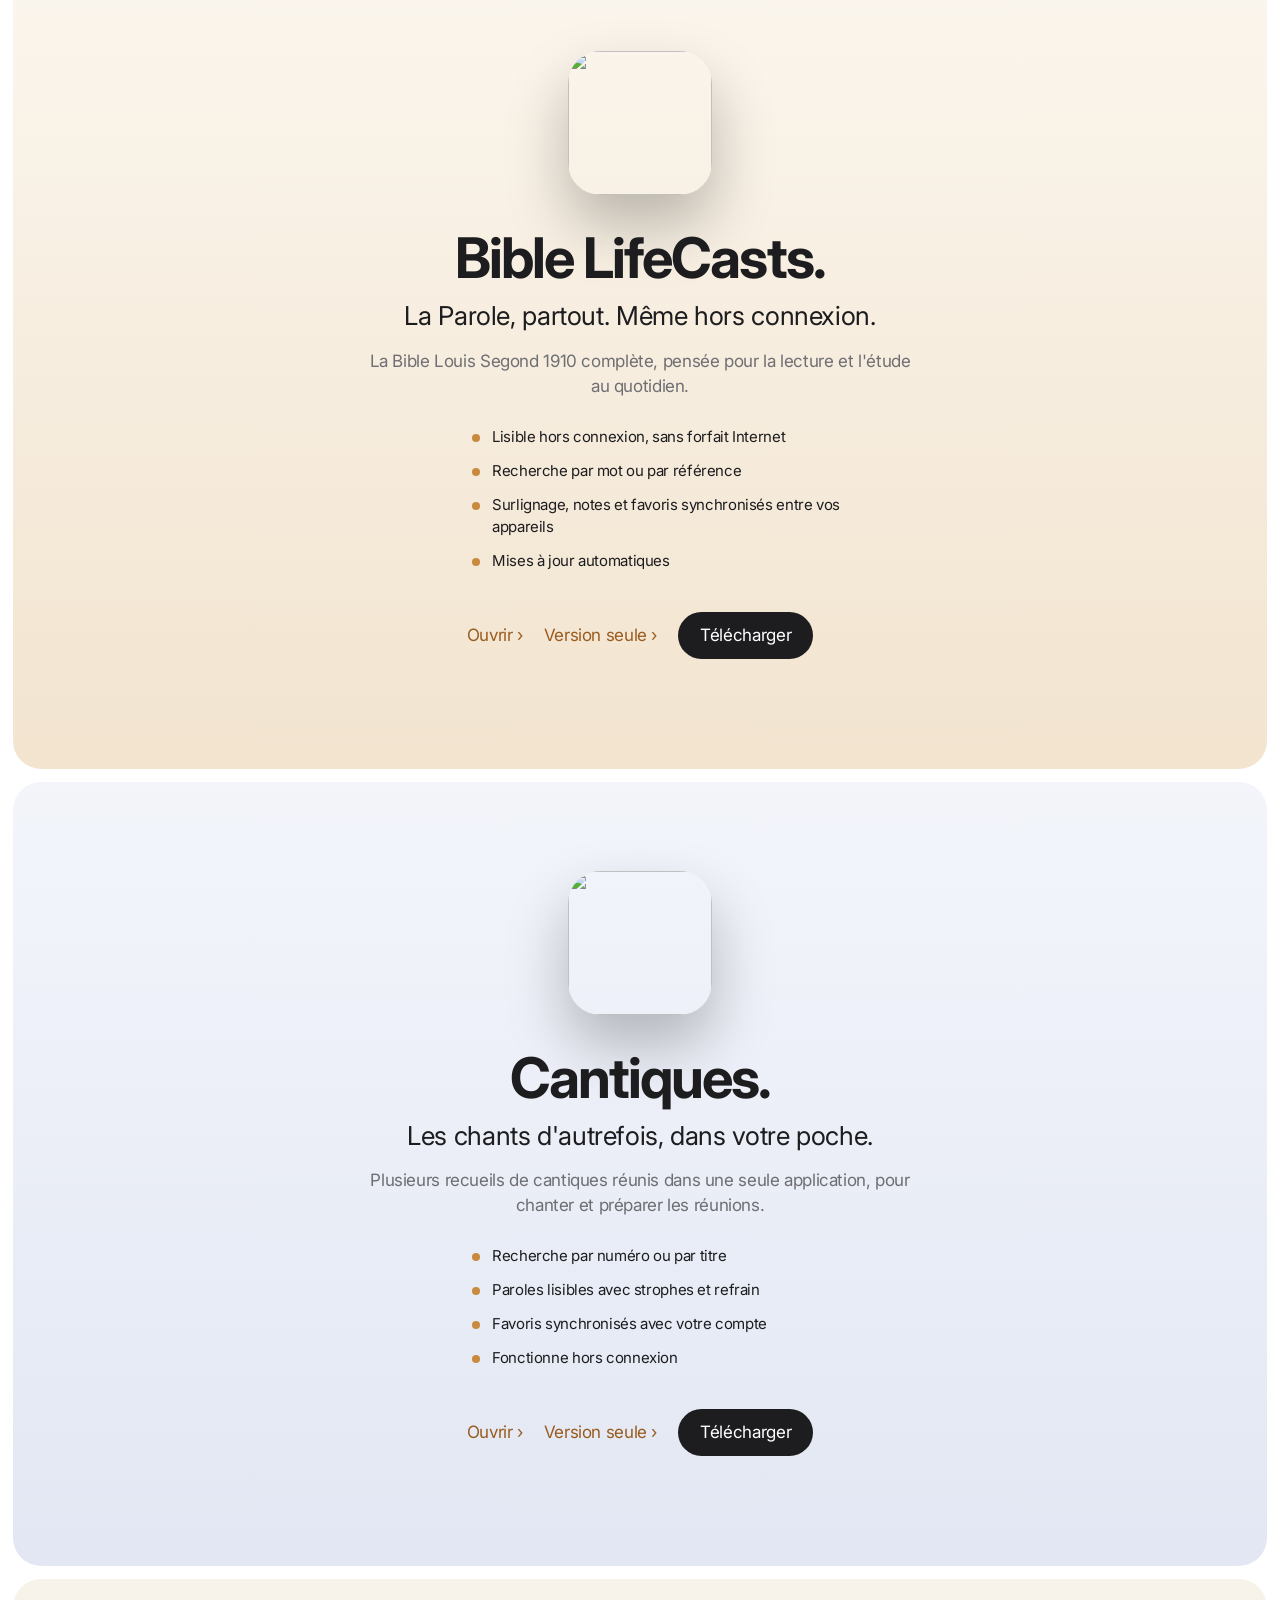
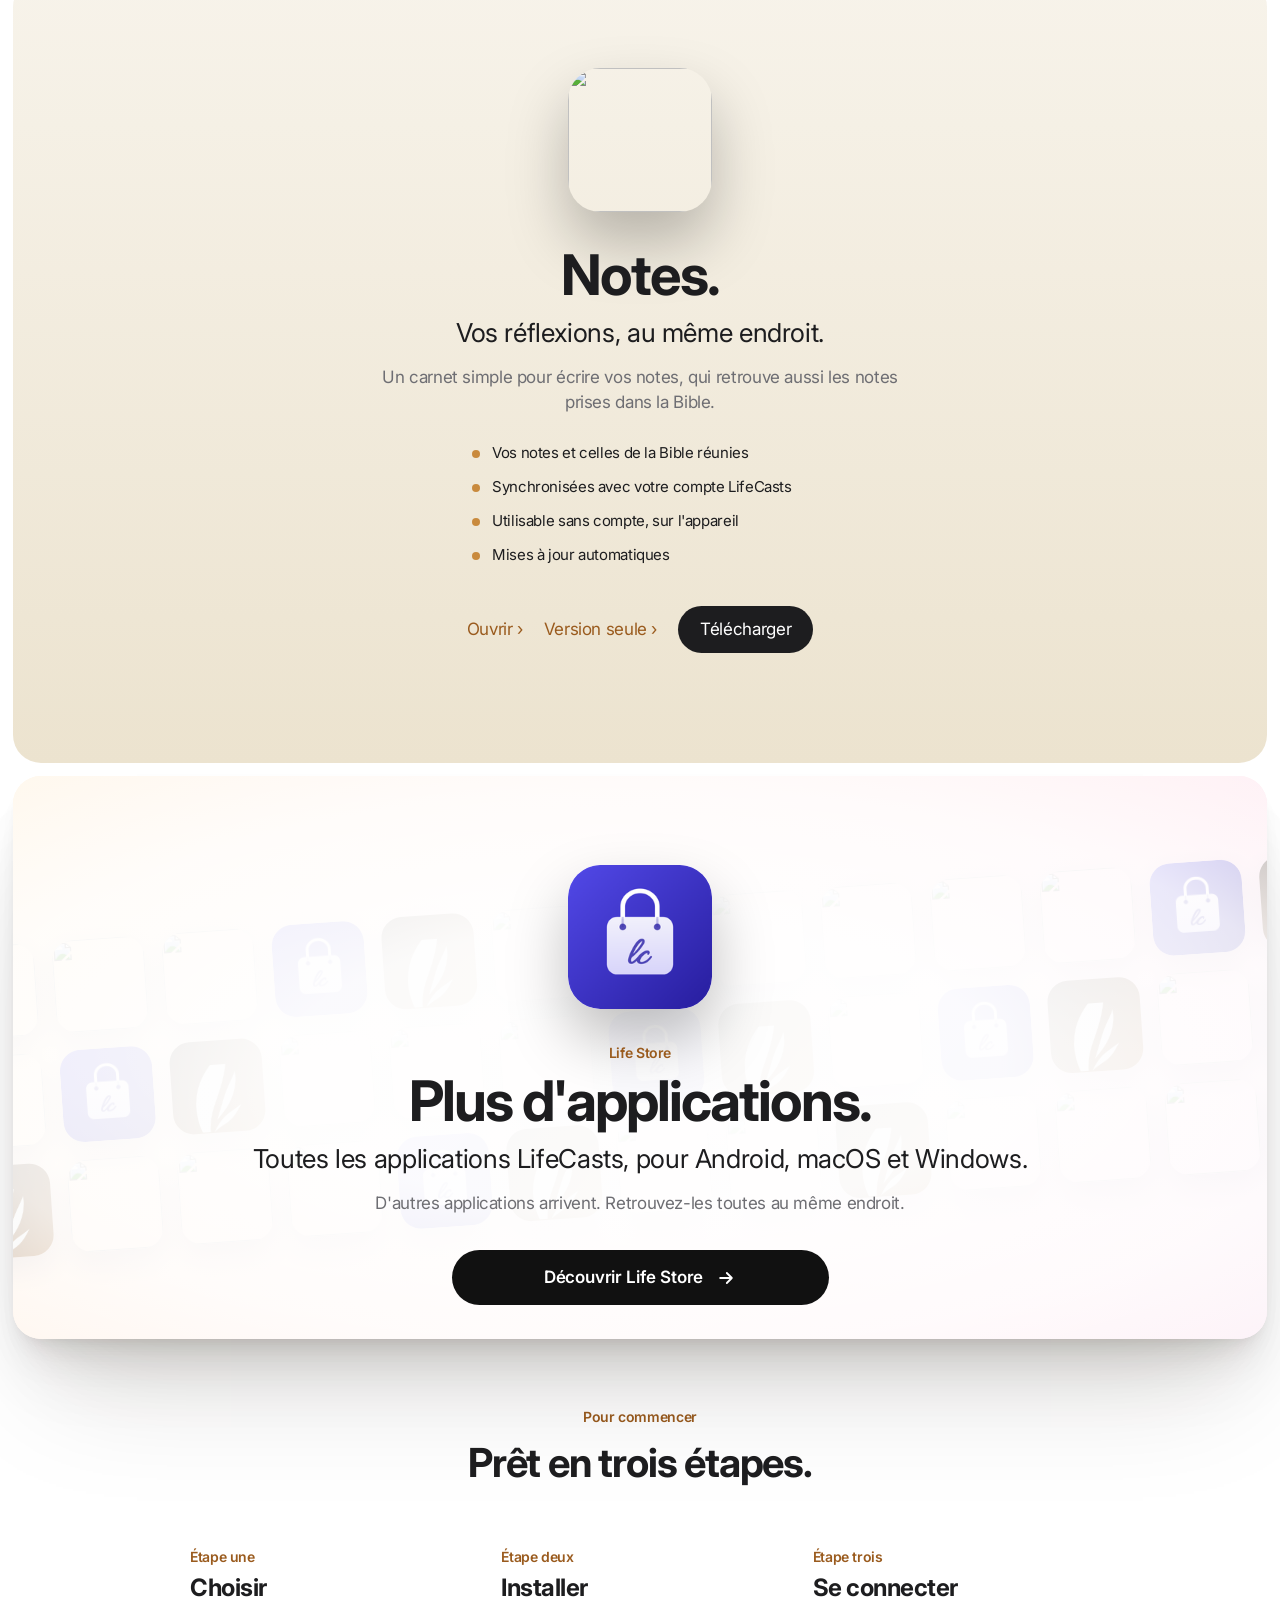
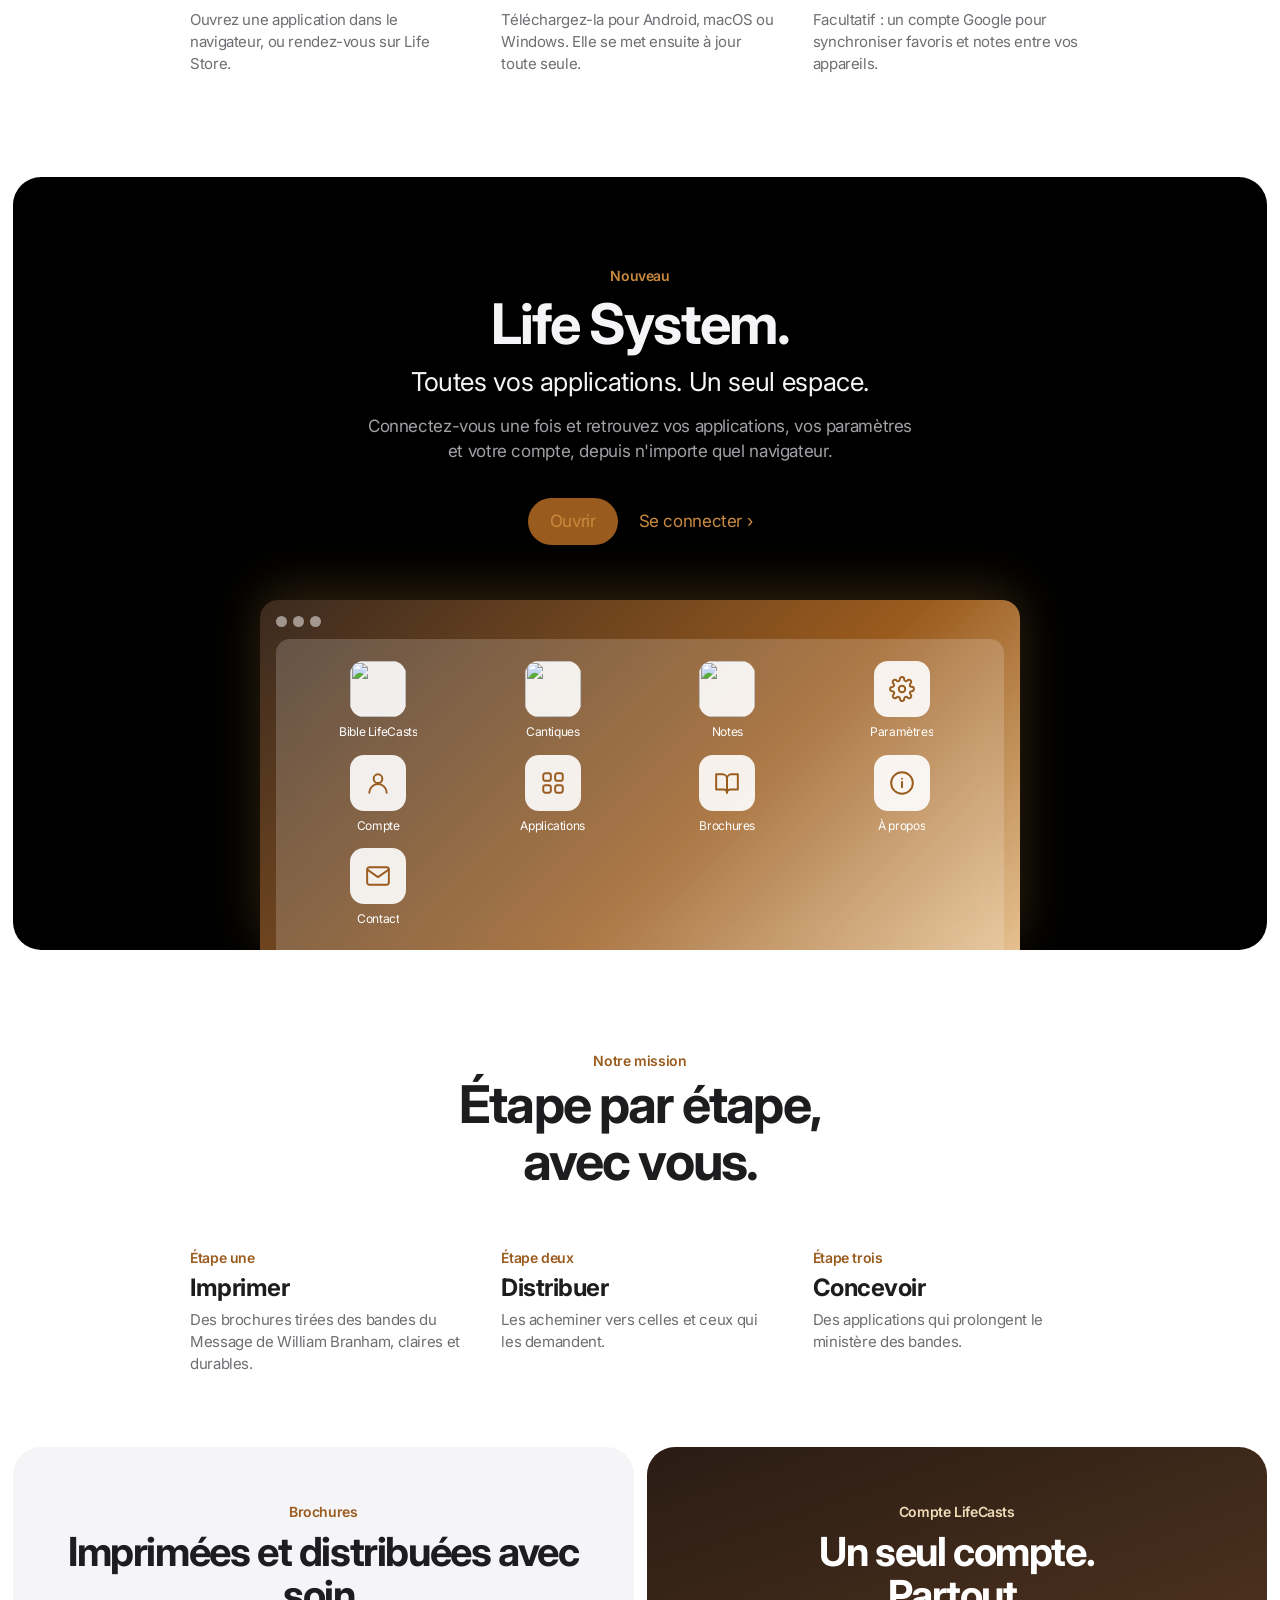
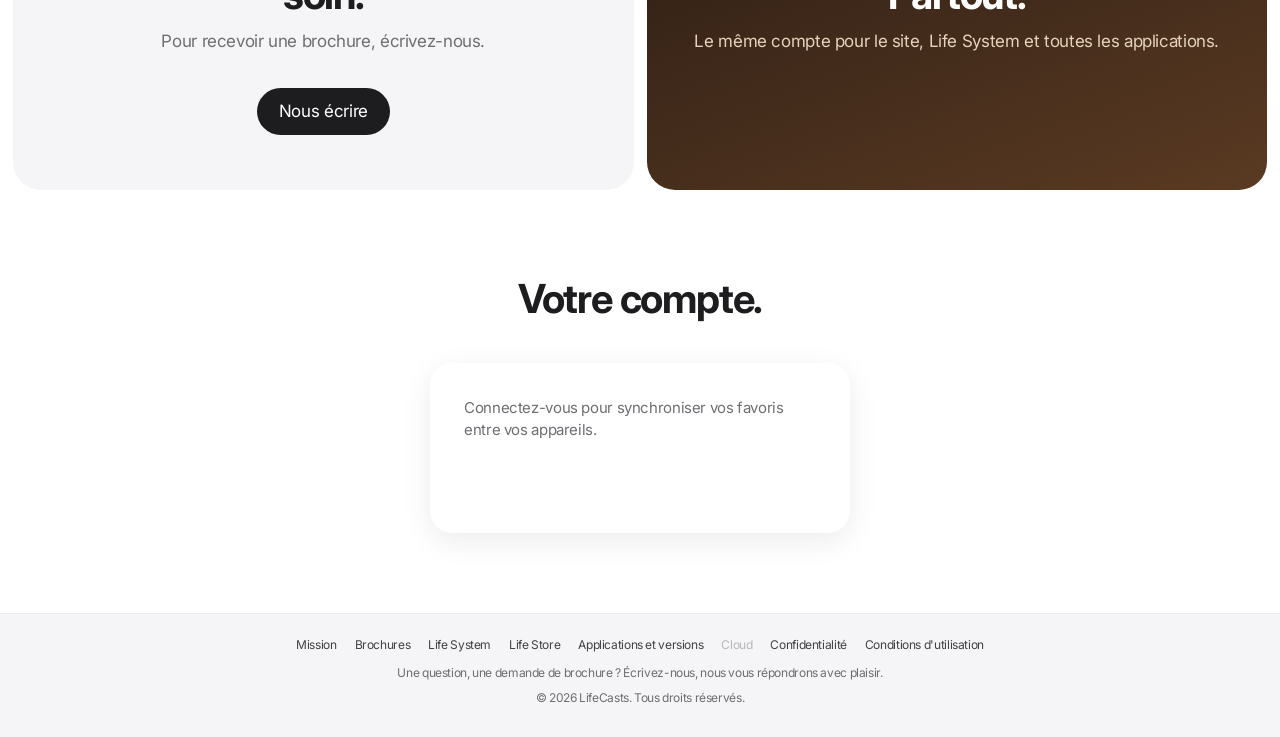
==== commit e31609fb: "v1.18 : Life Store / Life System ; page Applications : Ouvrir + Télécharger (→ Life Store), plus d'A" ====
--- a/index.html
+++ b/index.html
@@ -8,7 +8,7 @@
 <meta name="description" content="LifeCasts : impression et distribution de brochures, et applications liées au ministère des bandes.">
 <link rel="stylesheet" href="https://fonts.googleapis.com/css2?family=Inter:wght@400;500;600;700&display=swap" media="print" onload="this.media='all'">
 <link rel="stylesheet" href="lc-pages.css">
-<script src="lc-common.js?v=11"></script>
+<script src="lc-common.js?v=12"></script>
 <script src="https://accounts.google.com/gsi/client" async defer></script>
 <script>
 /* ================= CONFIGURATION ================= */
@@ -152,10 +152,10 @@
 <nav aria-label="Navigation principale">
 <a href="#apropos">À propos</a>
 <a href="#applications">Applications</a>
-<a href="#system">LifeCasts System</a>
+<a href="#system">Life System</a>
 <a href="#mission">Mission</a>
 <a href="#brochures">Brochures</a>
-<a href="store.html">LC Store</a>
+<a href="store.html">Life Store</a>
 <a href="applications.html">Versions</a>
 </nav>
 <a class="pill small navcta" href="system.html" id="navBtn">Se connecter</a>
@@ -167,7 +167,7 @@
 <h2>Le ministère des bandes : imprimé, distribué, et dans vos applications.</h2>
 <p class="intro">LifeCasts imprime et distribue des brochures tirées des bandes du Message de William Branham, et crée des applications pour lire la Bible, chanter les cantiques et prendre des notes, avec un seul compte pour tout retrouver sur tous vos appareils.</p>
 <div class="ctas">
-<a class="pill accent" href="system.html">Ouvrir LifeCasts System</a><a class="more" href="#mission">En savoir plus</a></div>
+<a class="pill accent" href="system.html">Ouvrir Life System</a><a class="more" href="#mission">En savoir plus</a></div>
 <div class="icons" id="heroIcons"></div>
 </div></section>
 
@@ -177,7 +177,7 @@
 <div class="feat">
 <div><span id="fi1"></span><b>Des brochures imprimées</b><p>Des messages des bandes mis en forme et imprimés avec soin, pour être lus, prêtés et conservés.</p></div>
 <div><span id="fi2"></span><b>Des applications</b><p>La Bible, les cantiques et un carnet de notes, installables sur Android, macOS et Windows, ou utilisables dans le navigateur.</p></div>
-<div><span id="fi3"></span><b>LifeCasts System</b><p>Un espace en ligne qui rassemble vos applications, vos notes et vos paramètres, accessible depuis n'importe quel navigateur.</p></div>
+<div><span id="fi3"></span><b>Life System</b><p>Un espace en ligne qui rassemble vos applications, vos notes et vos paramètres, accessible depuis n'importe quel navigateur.</p></div>
 <div><span id="fi4"></span><b>Un seul compte</b><p>Connectez-vous avec Google : vos favoris et vos notes vous suivent d'une application et d'un appareil à l'autre.</p></div>
 </div>
 </div></section>
@@ -188,11 +188,11 @@
 <div class="ma-bg" id="maBg" aria-hidden="true"></div><div class="ma-fog" aria-hidden="true"></div>
 <div class="ma-in">
 <img class="big-icon" src="store-icon-192.png?v=7" alt="">
-<div class="eyebrow">LC Store</div>
+<div class="eyebrow">Life Store</div>
 <h3>Plus d'applications.</h3>
 <p class="lead">Toutes les applications LifeCasts, pour Android, macOS et Windows.</p>
 <p class="sub">D'autres applications arrivent. Retrouvez-les toutes au même endroit.</p>
-<div class="ctas"><a class="pill accent big-btn" href="store.html">Découvrir LC Store<svg viewBox="0 0 24 24" width="22" height="22" fill="none" stroke="currentColor" stroke-width="2.2" stroke-linecap="round" stroke-linejoin="round" aria-hidden="true"><path d="M5 12h14M13 6l6 6-6 6"/></svg></a></div>
+<div class="ctas"><a class="pill accent big-btn" href="store.html">Découvrir Life Store<svg viewBox="0 0 24 24" width="22" height="22" fill="none" stroke="currentColor" stroke-width="2.2" stroke-linecap="round" stroke-linejoin="round" aria-hidden="true"><path d="M5 12h14M13 6l6 6-6 6"/></svg></a></div>
 </div>
 </section>
 
@@ -200,7 +200,7 @@
 <div class="eyebrow">Pour commencer</div>
 <h3 style="font-size:clamp(30px,4.5vw,40px);font-weight:700;letter-spacing:-.03em">Prêt en trois étapes.</h3>
 <div class="steps">
-<div><small>Étape une</small><b>Choisir</b><p>Ouvrez une application dans le navigateur, ou rendez-vous sur LC Store.</p></div>
+<div><small>Étape une</small><b>Choisir</b><p>Ouvrez une application dans le navigateur, ou rendez-vous sur Life Store.</p></div>
 <div><small>Étape deux</small><b>Installer</b><p>Téléchargez-la pour Android, macOS ou Windows. Elle se met ensuite à jour toute seule.</p></div>
 <div><small>Étape trois</small><b>Se connecter</b><p>Facultatif : un compte Google pour synchroniser favoris et notes entre vos appareils.</p></div>
 </div>
@@ -208,7 +208,7 @@
 
 <section class="panel dark" id="system">
 <div class="eyebrow" style="color:var(--accent2)">Nouveau</div>
-<h3>LifeCasts System.</h3>
+<h3>Life System.</h3>
 <p class="lead">Toutes vos applications. Un seul espace.</p>
 <p class="sub">Connectez-vous une fois et retrouvez vos applications, vos paramètres et votre compte, depuis n'importe quel navigateur.</p>
 <div class="ctas"><a class="pill accent" href="system.html">Ouvrir</a><a class="more" href="#compte">Se connecter</a></div>
@@ -227,7 +227,7 @@
 
 <div class="duo" id="brochures">
 <section class="panel" style="background:var(--soft)"><div class="eyebrow">Brochures</div><h3>Imprimées et distribuées avec soin.</h3><p class="sub">Pour recevoir une brochure, écrivez-nous.</p><div class="ctas"><a class="pill" href="#contact" id="mailBtn">Nous écrire</a></div></section>
-<section class="panel" style="background:linear-gradient(160deg,#2a1c14,#5a3a22)" ><div class="eyebrow" style="color:var(--beige)">Compte LifeCasts</div><h3 style="color:#fff">Un seul compte.<br>Partout.</h3><p class="sub" style="color:#e5d3bc">Le même compte pour le site, LifeCasts System et toutes les applications.</p></section>
+<section class="panel" style="background:linear-gradient(160deg,#2a1c14,#5a3a22)" ><div class="eyebrow" style="color:var(--beige)">Compte LifeCasts</div><h3 style="color:#fff">Un seul compte.<br>Partout.</h3><p class="sub" style="color:#e5d3bc">Le même compte pour le site, Life System et toutes les applications.</p></section>
 </div>
 
 <section style="padding:80px 0;text-align:center;background:#fff" id="compte"><div class="wrap">
@@ -241,7 +241,7 @@
 </div>
 <div id="loggedIn" hidden style="display:flex;flex-direction:column;gap:14px">
 <div class="user"><img id="uPic" alt="" referrerpolicy="no-referrer"><div><strong id="uName"></strong><span id="uMail"></span></div></div>
-<a class="pill accent" href="system.html" style="text-align:center">Ouvrir LifeCasts System</a><a class="pill ghost" href="system.html?app=settings" style="text-align:center">Âge et paramètres du compte</a>
+<a class="pill accent" href="system.html" style="text-align:center">Ouvrir Life System</a><a class="pill ghost" href="system.html?app=settings" style="text-align:center">Âge et paramètres du compte</a>
 <button class="pill ghost" type="button" id="logoutBtn">Se déconnecter</button>
 </div>
 </div>
@@ -249,7 +249,7 @@
 </main>
 
 <footer id="contact"><div class="wrap">
-<div class="fl"><a href="#mission">Mission</a><a href="#brochures">Brochures</a><a href="system.html">LifeCasts System</a><a href="store.html">LC Store</a><a href="applications.html">Applications et versions</a><a href="cloud.html" style="opacity:.35" rel="nofollow">Cloud</a><a href="confidentialite.html">Confidentialité</a><a href="conditions.html">Conditions d'utilisation</a><a id="mailLink" hidden></a></div>
+<div class="fl"><a href="#mission">Mission</a><a href="#brochures">Brochures</a><a href="system.html">Life System</a><a href="store.html">Life Store</a><a href="applications.html">Applications et versions</a><a href="cloud.html" style="opacity:.35" rel="nofollow">Cloud</a><a href="confidentialite.html">Confidentialité</a><a href="conditions.html">Conditions d'utilisation</a><a id="mailLink" hidden></a></div>
 <div>Une question, une demande de brochure ? Écrivez-nous, nous vous répondrons avec plaisir.</div>
 <div style="margin-top:8px">© <span id="year"></span> LifeCasts. Tous droits réservés.</div>
 </div></footer>
@@ -272,7 +272,7 @@
     const u=getUser();
     $("loggedOut").hidden=!!u;$("loggedOut").style.display=u?"none":"flex";
     $("loggedIn").hidden=!u;$("loggedIn").style.display=u?"flex":"none";
-    $("navBtn").textContent=u?"LifeCasts System":"Se connecter";
+    $("navBtn").textContent=u?"Life System":"Se connecter";
     if(u){$("uName").textContent=u.name||"";$("uMail").textContent=u.email;if(u.picture)$("uPic").src=u.picture;else $("uPic").removeAttribute("src")}
   }
   let fbP=null;
@@ -296,7 +296,7 @@
   /* Présentation des applications */
   const E=(t,p)=>{const e=document.createElement(t);Object.assign(e,p||{});return e};
   LIFECASTS.apps.forEach(a=>{$("heroIcons").append(E("img",{src:a.icon,alt:a.nom}))});
-  const s=E("div",{className:"sys"});s.append(E("img",{src:"mark-dark.png",alt:"LifeCasts System"}));$("heroIcons").append(s);
+  const s=E("div",{className:"sys"});s.append(E("img",{src:"mark-dark.png",alt:"Life System"}));$("heroIcons").append(s);
   LIFECASTS.apps.forEach(a=>{
     const p=E("section",{className:"panel"});p.style.background=a.fond;
     p.append(E("img",{className:"big-icon",src:a.icon,alt:""}));
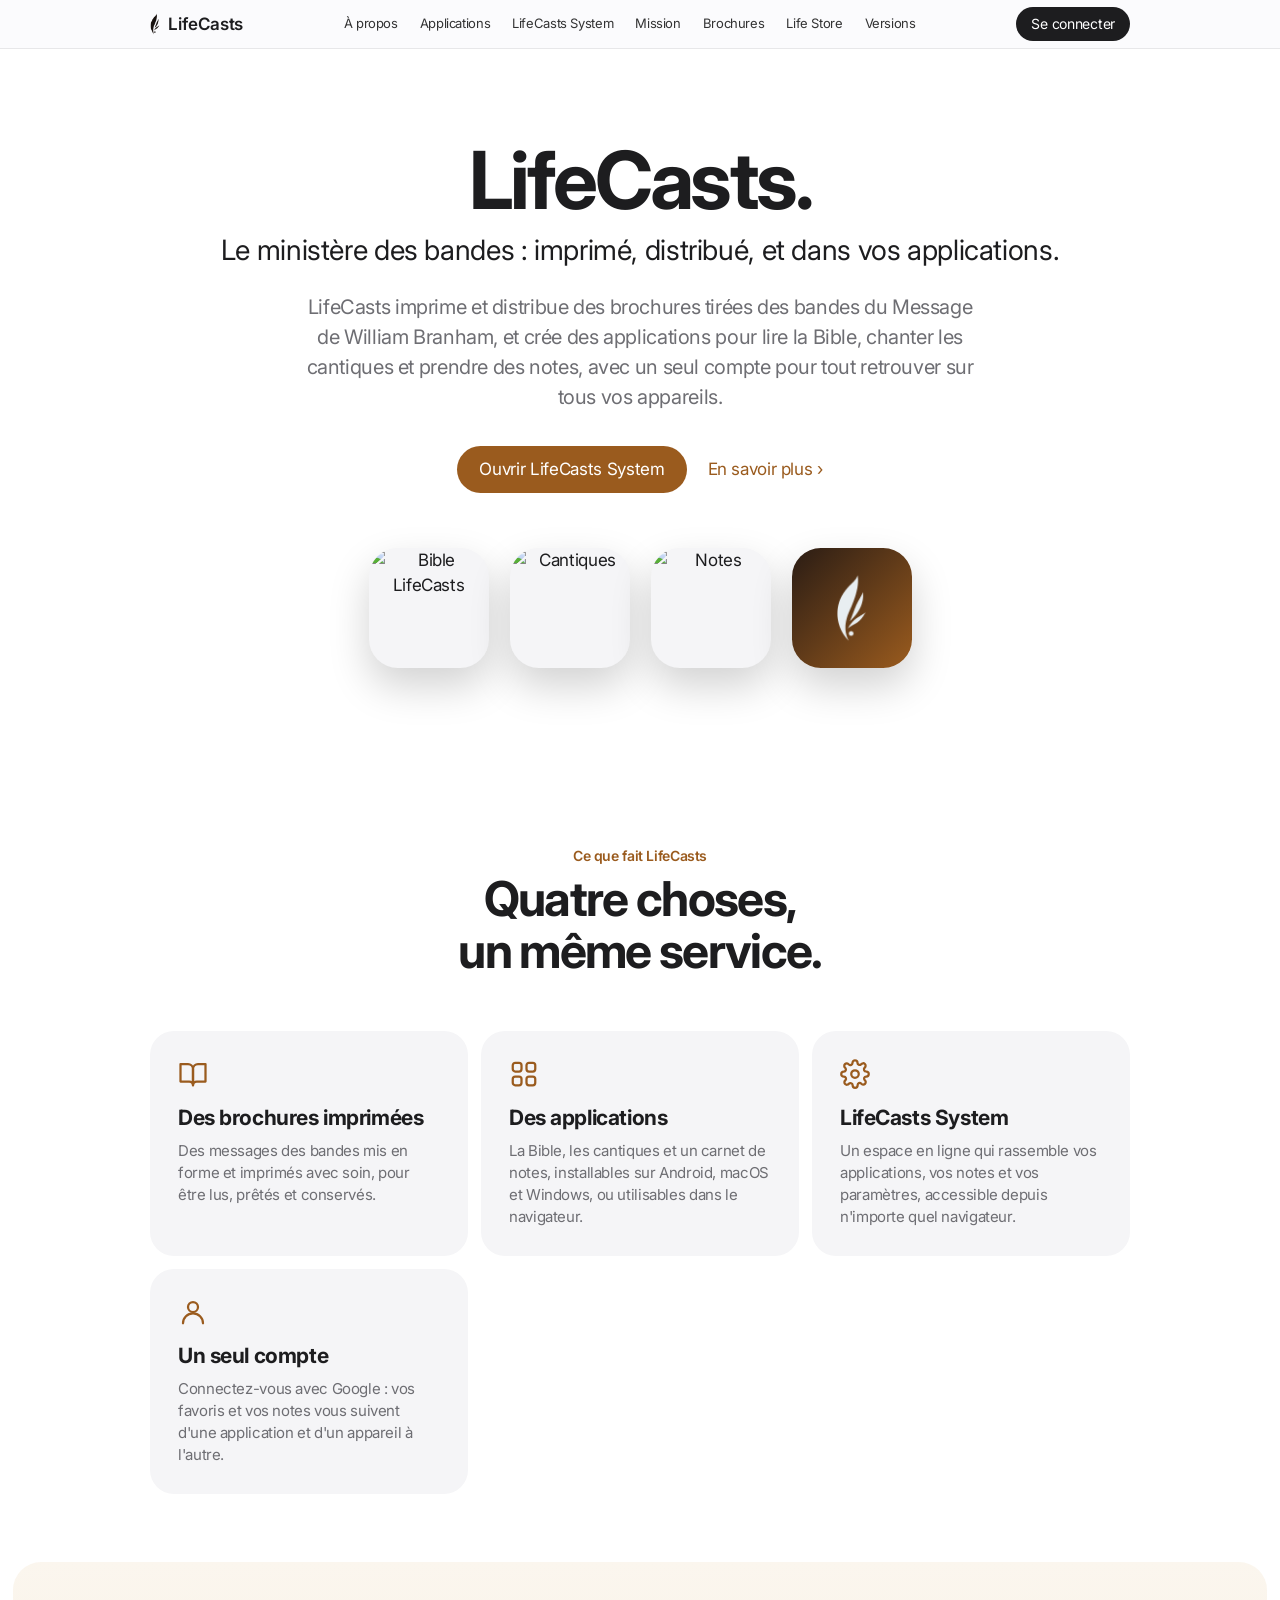
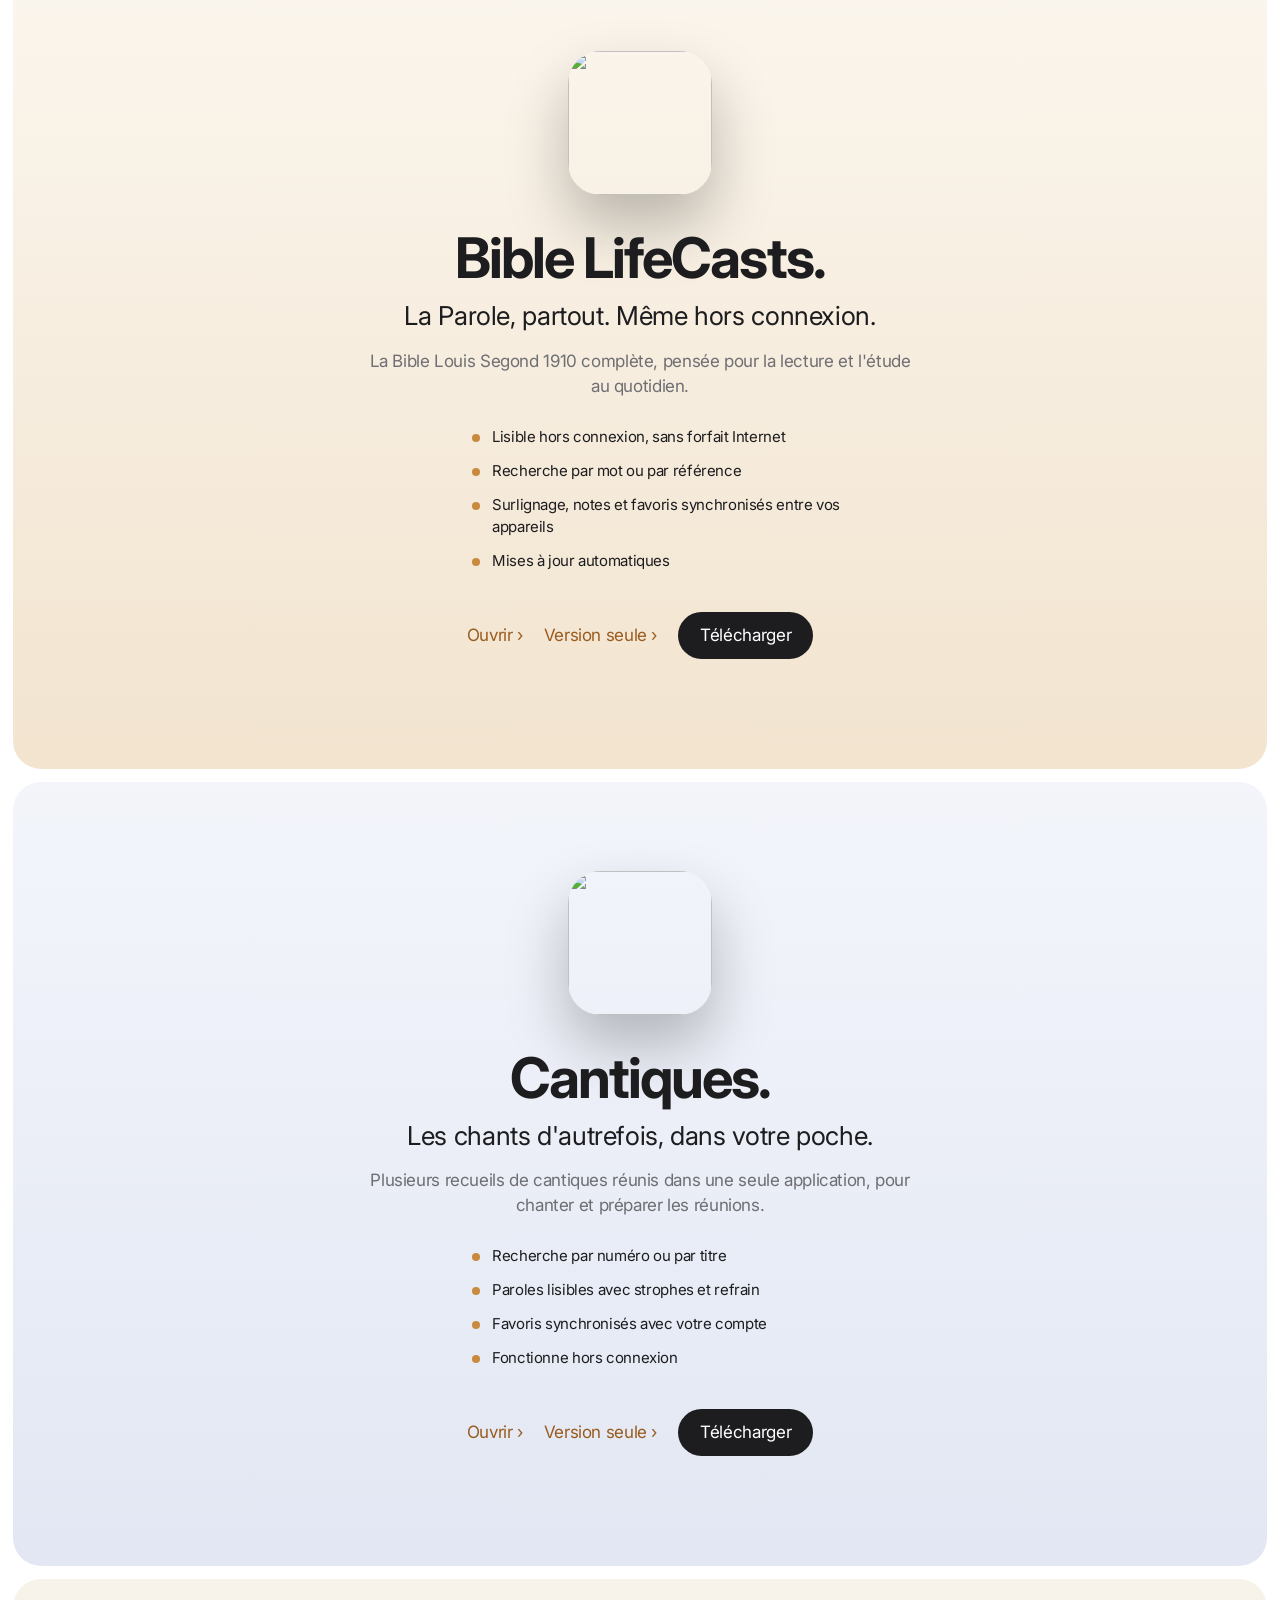
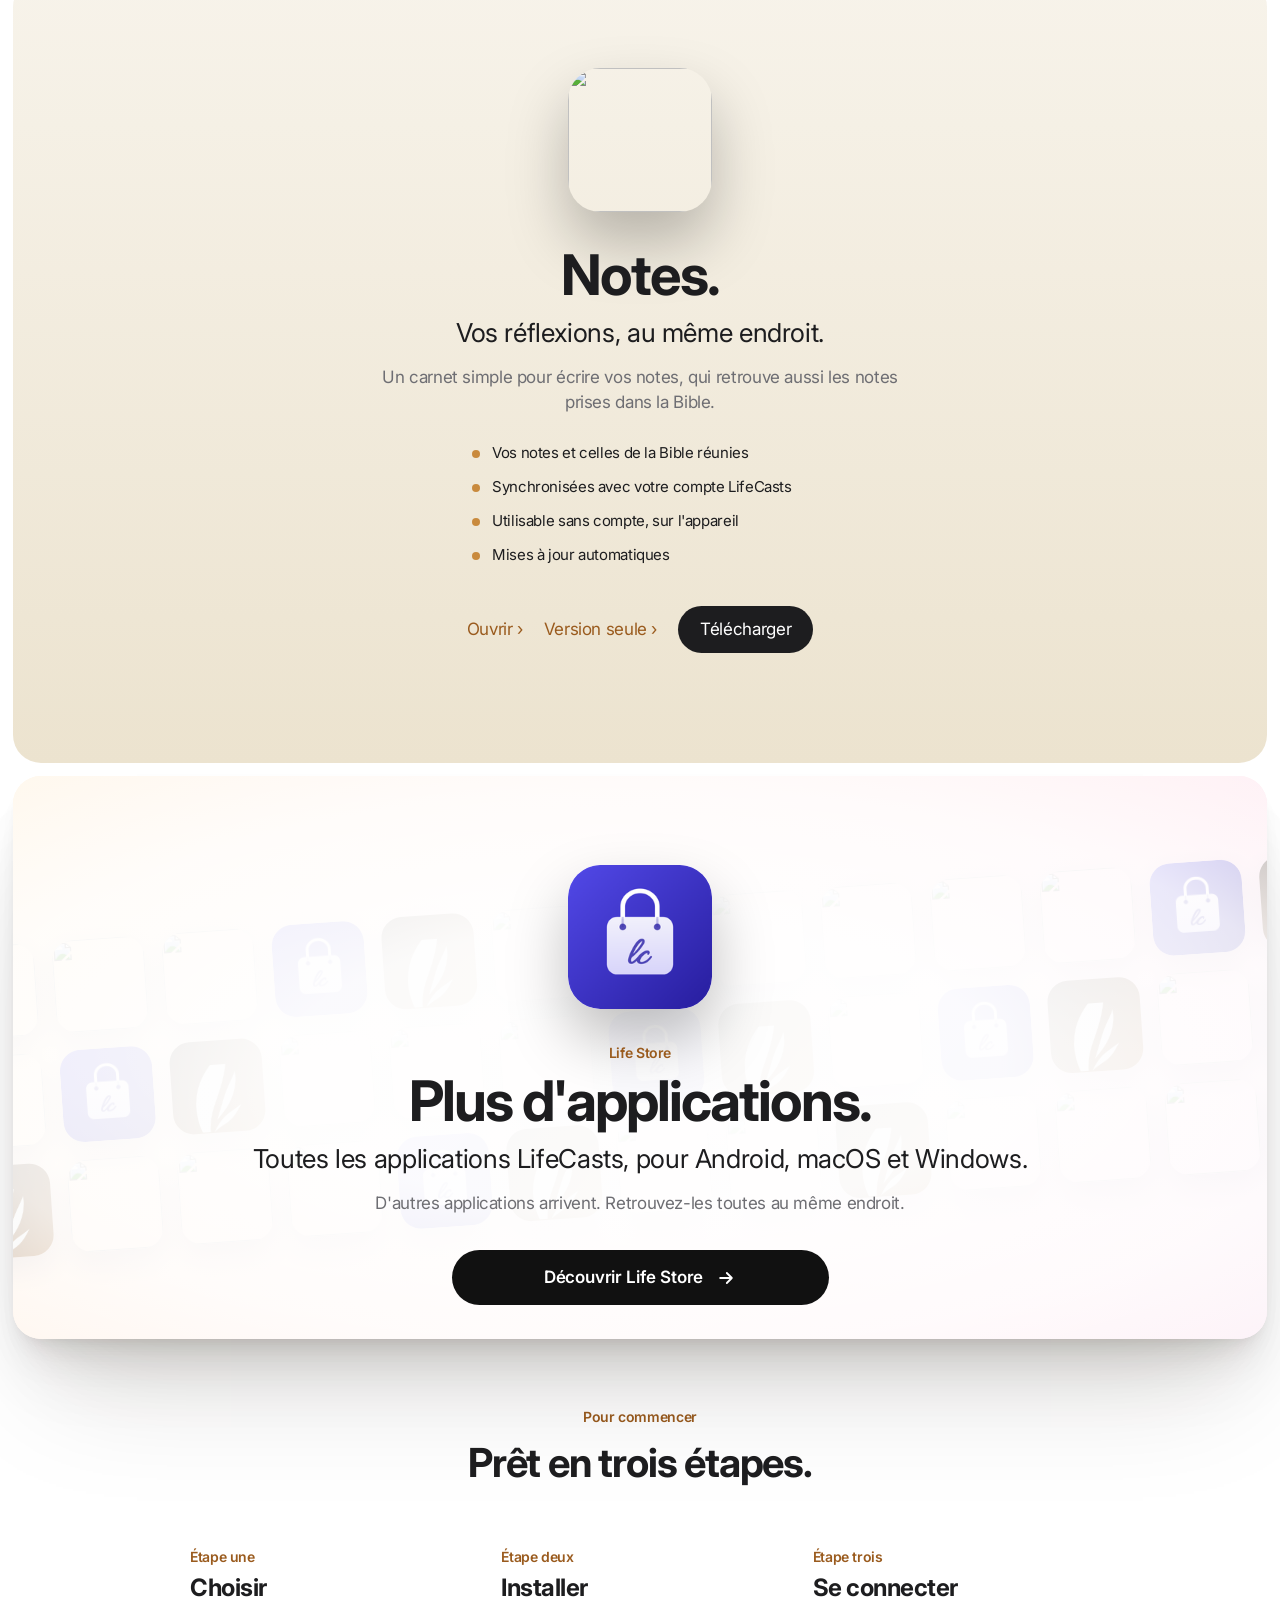
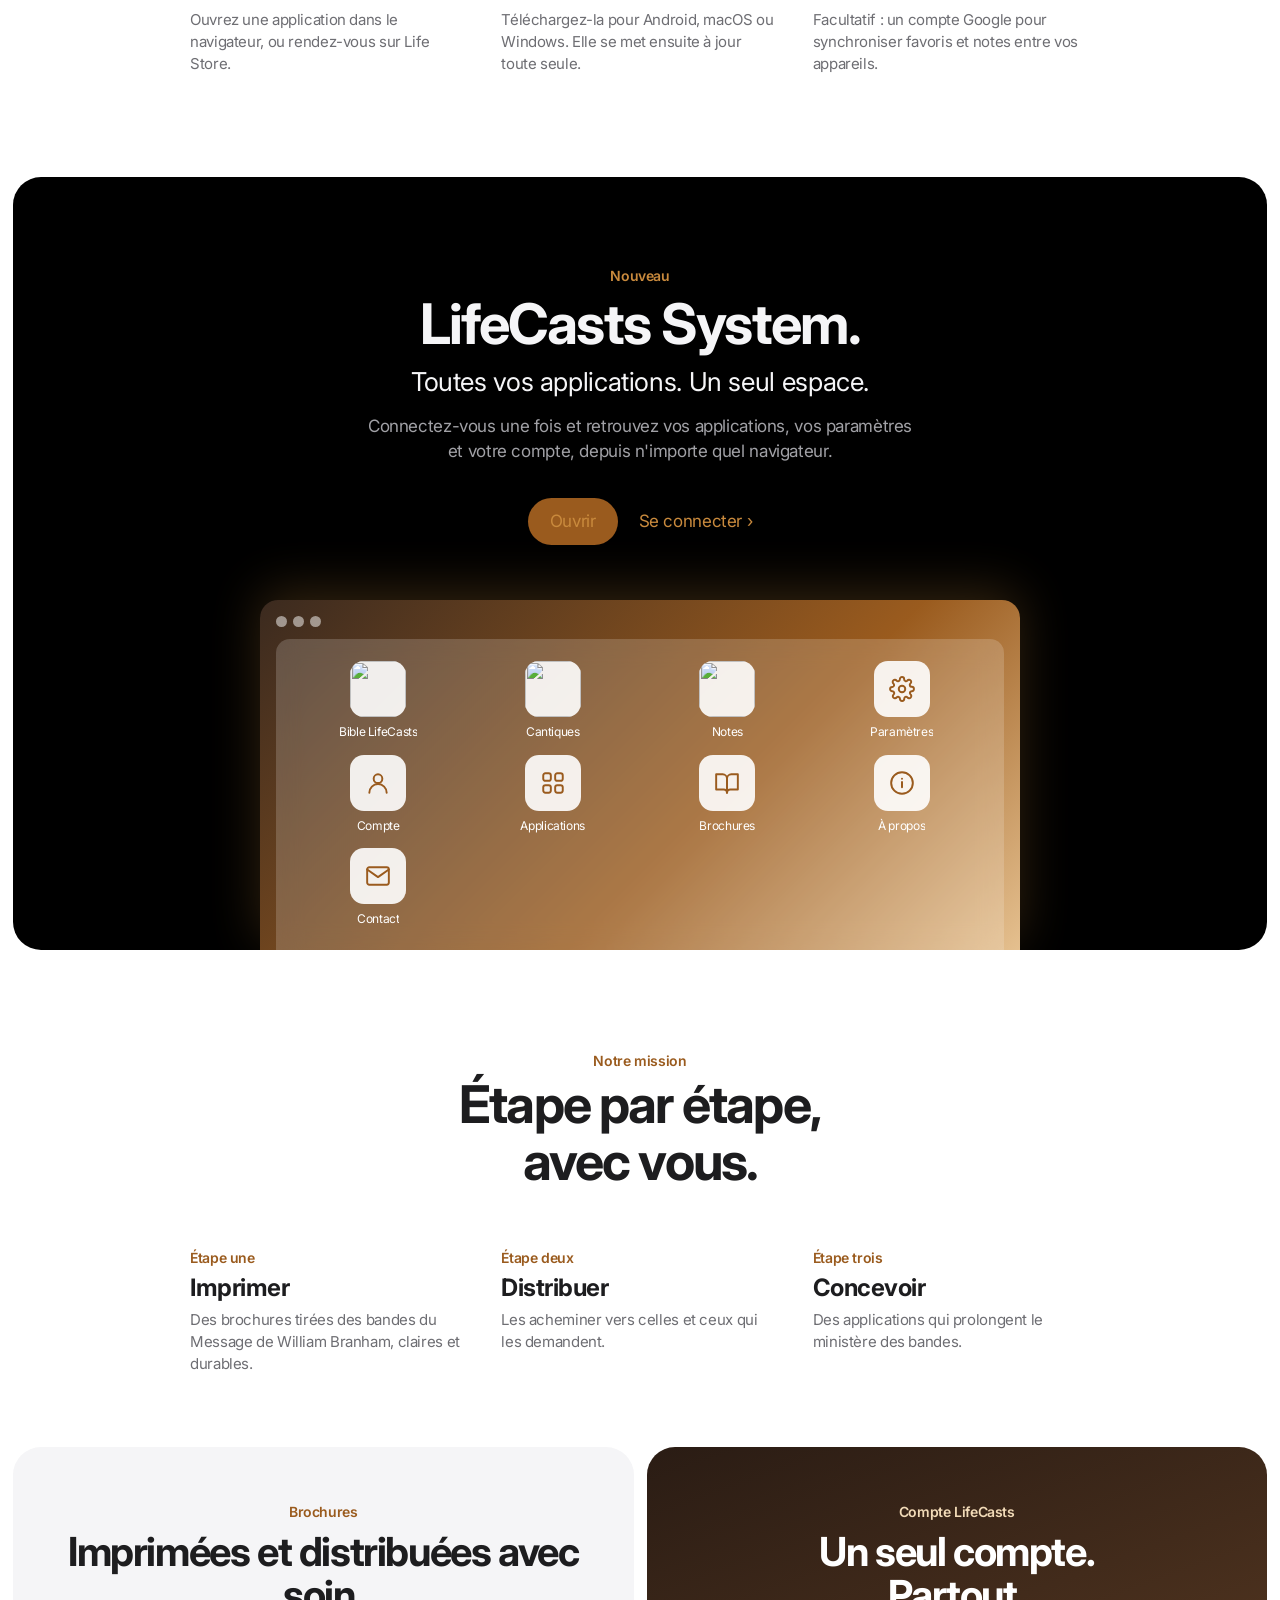
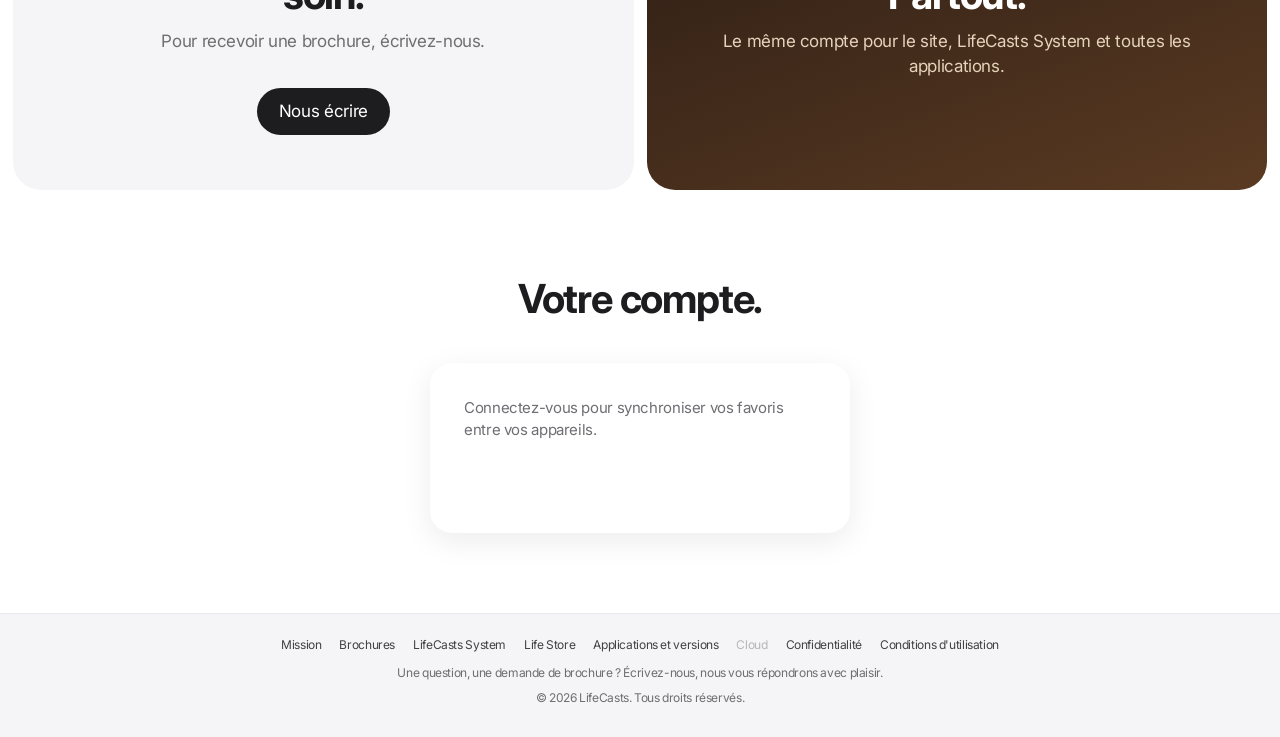
==== commit 45b02e9b: "Retour au nom LifeCasts System Co-Authored-By: Claude Sonnet 5.5 <noreply@anthropic.com> Claude-Sess" ====
--- a/index.html
+++ b/index.html
@@ -152,7 +152,7 @@
 <nav aria-label="Navigation principale">
 <a href="#apropos">À propos</a>
 <a href="#applications">Applications</a>
-<a href="#system">Life System</a>
+<a href="#system">LifeCasts System</a>
 <a href="#mission">Mission</a>
 <a href="#brochures">Brochures</a>
 <a href="store.html">Life Store</a>
@@ -167,7 +167,7 @@
 <h2>Le ministère des bandes : imprimé, distribué, et dans vos applications.</h2>
 <p class="intro">LifeCasts imprime et distribue des brochures tirées des bandes du Message de William Branham, et crée des applications pour lire la Bible, chanter les cantiques et prendre des notes, avec un seul compte pour tout retrouver sur tous vos appareils.</p>
 <div class="ctas">
-<a class="pill accent" href="system.html">Ouvrir Life System</a><a class="more" href="#mission">En savoir plus</a></div>
+<a class="pill accent" href="system.html">Ouvrir LifeCasts System</a><a class="more" href="#mission">En savoir plus</a></div>
 <div class="icons" id="heroIcons"></div>
 </div></section>
 
@@ -177,7 +177,7 @@
 <div class="feat">
 <div><span id="fi1"></span><b>Des brochures imprimées</b><p>Des messages des bandes mis en forme et imprimés avec soin, pour être lus, prêtés et conservés.</p></div>
 <div><span id="fi2"></span><b>Des applications</b><p>La Bible, les cantiques et un carnet de notes, installables sur Android, macOS et Windows, ou utilisables dans le navigateur.</p></div>
-<div><span id="fi3"></span><b>Life System</b><p>Un espace en ligne qui rassemble vos applications, vos notes et vos paramètres, accessible depuis n'importe quel navigateur.</p></div>
+<div><span id="fi3"></span><b>LifeCasts System</b><p>Un espace en ligne qui rassemble vos applications, vos notes et vos paramètres, accessible depuis n'importe quel navigateur.</p></div>
 <div><span id="fi4"></span><b>Un seul compte</b><p>Connectez-vous avec Google : vos favoris et vos notes vous suivent d'une application et d'un appareil à l'autre.</p></div>
 </div>
 </div></section>
@@ -208,7 +208,7 @@
 
 <section class="panel dark" id="system">
 <div class="eyebrow" style="color:var(--accent2)">Nouveau</div>
-<h3>Life System.</h3>
+<h3>LifeCasts System.</h3>
 <p class="lead">Toutes vos applications. Un seul espace.</p>
 <p class="sub">Connectez-vous une fois et retrouvez vos applications, vos paramètres et votre compte, depuis n'importe quel navigateur.</p>
 <div class="ctas"><a class="pill accent" href="system.html">Ouvrir</a><a class="more" href="#compte">Se connecter</a></div>
@@ -227,7 +227,7 @@
 
 <div class="duo" id="brochures">
 <section class="panel" style="background:var(--soft)"><div class="eyebrow">Brochures</div><h3>Imprimées et distribuées avec soin.</h3><p class="sub">Pour recevoir une brochure, écrivez-nous.</p><div class="ctas"><a class="pill" href="#contact" id="mailBtn">Nous écrire</a></div></section>
-<section class="panel" style="background:linear-gradient(160deg,#2a1c14,#5a3a22)" ><div class="eyebrow" style="color:var(--beige)">Compte LifeCasts</div><h3 style="color:#fff">Un seul compte.<br>Partout.</h3><p class="sub" style="color:#e5d3bc">Le même compte pour le site, Life System et toutes les applications.</p></section>
+<section class="panel" style="background:linear-gradient(160deg,#2a1c14,#5a3a22)" ><div class="eyebrow" style="color:var(--beige)">Compte LifeCasts</div><h3 style="color:#fff">Un seul compte.<br>Partout.</h3><p class="sub" style="color:#e5d3bc">Le même compte pour le site, LifeCasts System et toutes les applications.</p></section>
 </div>
 
 <section style="padding:80px 0;text-align:center;background:#fff" id="compte"><div class="wrap">
@@ -241,7 +241,7 @@
 </div>
 <div id="loggedIn" hidden style="display:flex;flex-direction:column;gap:14px">
 <div class="user"><img id="uPic" alt="" referrerpolicy="no-referrer"><div><strong id="uName"></strong><span id="uMail"></span></div></div>
-<a class="pill accent" href="system.html" style="text-align:center">Ouvrir Life System</a><a class="pill ghost" href="system.html?app=settings" style="text-align:center">Âge et paramètres du compte</a>
+<a class="pill accent" href="system.html" style="text-align:center">Ouvrir LifeCasts System</a><a class="pill ghost" href="system.html?app=settings" style="text-align:center">Âge et paramètres du compte</a>
 <button class="pill ghost" type="button" id="logoutBtn">Se déconnecter</button>
 </div>
 </div>
@@ -249,7 +249,7 @@
 </main>
 
 <footer id="contact"><div class="wrap">
-<div class="fl"><a href="#mission">Mission</a><a href="#brochures">Brochures</a><a href="system.html">Life System</a><a href="store.html">Life Store</a><a href="applications.html">Applications et versions</a><a href="cloud.html" style="opacity:.35" rel="nofollow">Cloud</a><a href="confidentialite.html">Confidentialité</a><a href="conditions.html">Conditions d'utilisation</a><a id="mailLink" hidden></a></div>
+<div class="fl"><a href="#mission">Mission</a><a href="#brochures">Brochures</a><a href="system.html">LifeCasts System</a><a href="store.html">Life Store</a><a href="applications.html">Applications et versions</a><a href="cloud.html" style="opacity:.35" rel="nofollow">Cloud</a><a href="confidentialite.html">Confidentialité</a><a href="conditions.html">Conditions d'utilisation</a><a id="mailLink" hidden></a></div>
 <div>Une question, une demande de brochure ? Écrivez-nous, nous vous répondrons avec plaisir.</div>
 <div style="margin-top:8px">© <span id="year"></span> LifeCasts. Tous droits réservés.</div>
 </div></footer>
@@ -272,7 +272,7 @@
     const u=getUser();
     $("loggedOut").hidden=!!u;$("loggedOut").style.display=u?"none":"flex";
     $("loggedIn").hidden=!u;$("loggedIn").style.display=u?"flex":"none";
-    $("navBtn").textContent=u?"Life System":"Se connecter";
+    $("navBtn").textContent=u?"LifeCasts System":"Se connecter";
     if(u){$("uName").textContent=u.name||"";$("uMail").textContent=u.email;if(u.picture)$("uPic").src=u.picture;else $("uPic").removeAttribute("src")}
   }
   let fbP=null;
@@ -296,7 +296,7 @@
   /* Présentation des applications */
   const E=(t,p)=>{const e=document.createElement(t);Object.assign(e,p||{});return e};
   LIFECASTS.apps.forEach(a=>{$("heroIcons").append(E("img",{src:a.icon,alt:a.nom}))});
-  const s=E("div",{className:"sys"});s.append(E("img",{src:"mark-dark.png",alt:"Life System"}));$("heroIcons").append(s);
+  const s=E("div",{className:"sys"});s.append(E("img",{src:"mark-dark.png",alt:"LifeCasts System"}));$("heroIcons").append(s);
   LIFECASTS.apps.forEach(a=>{
     const p=E("section",{className:"panel"});p.style.background=a.fond;
     p.append(E("img",{className:"big-icon",src:a.icon,alt:""}));
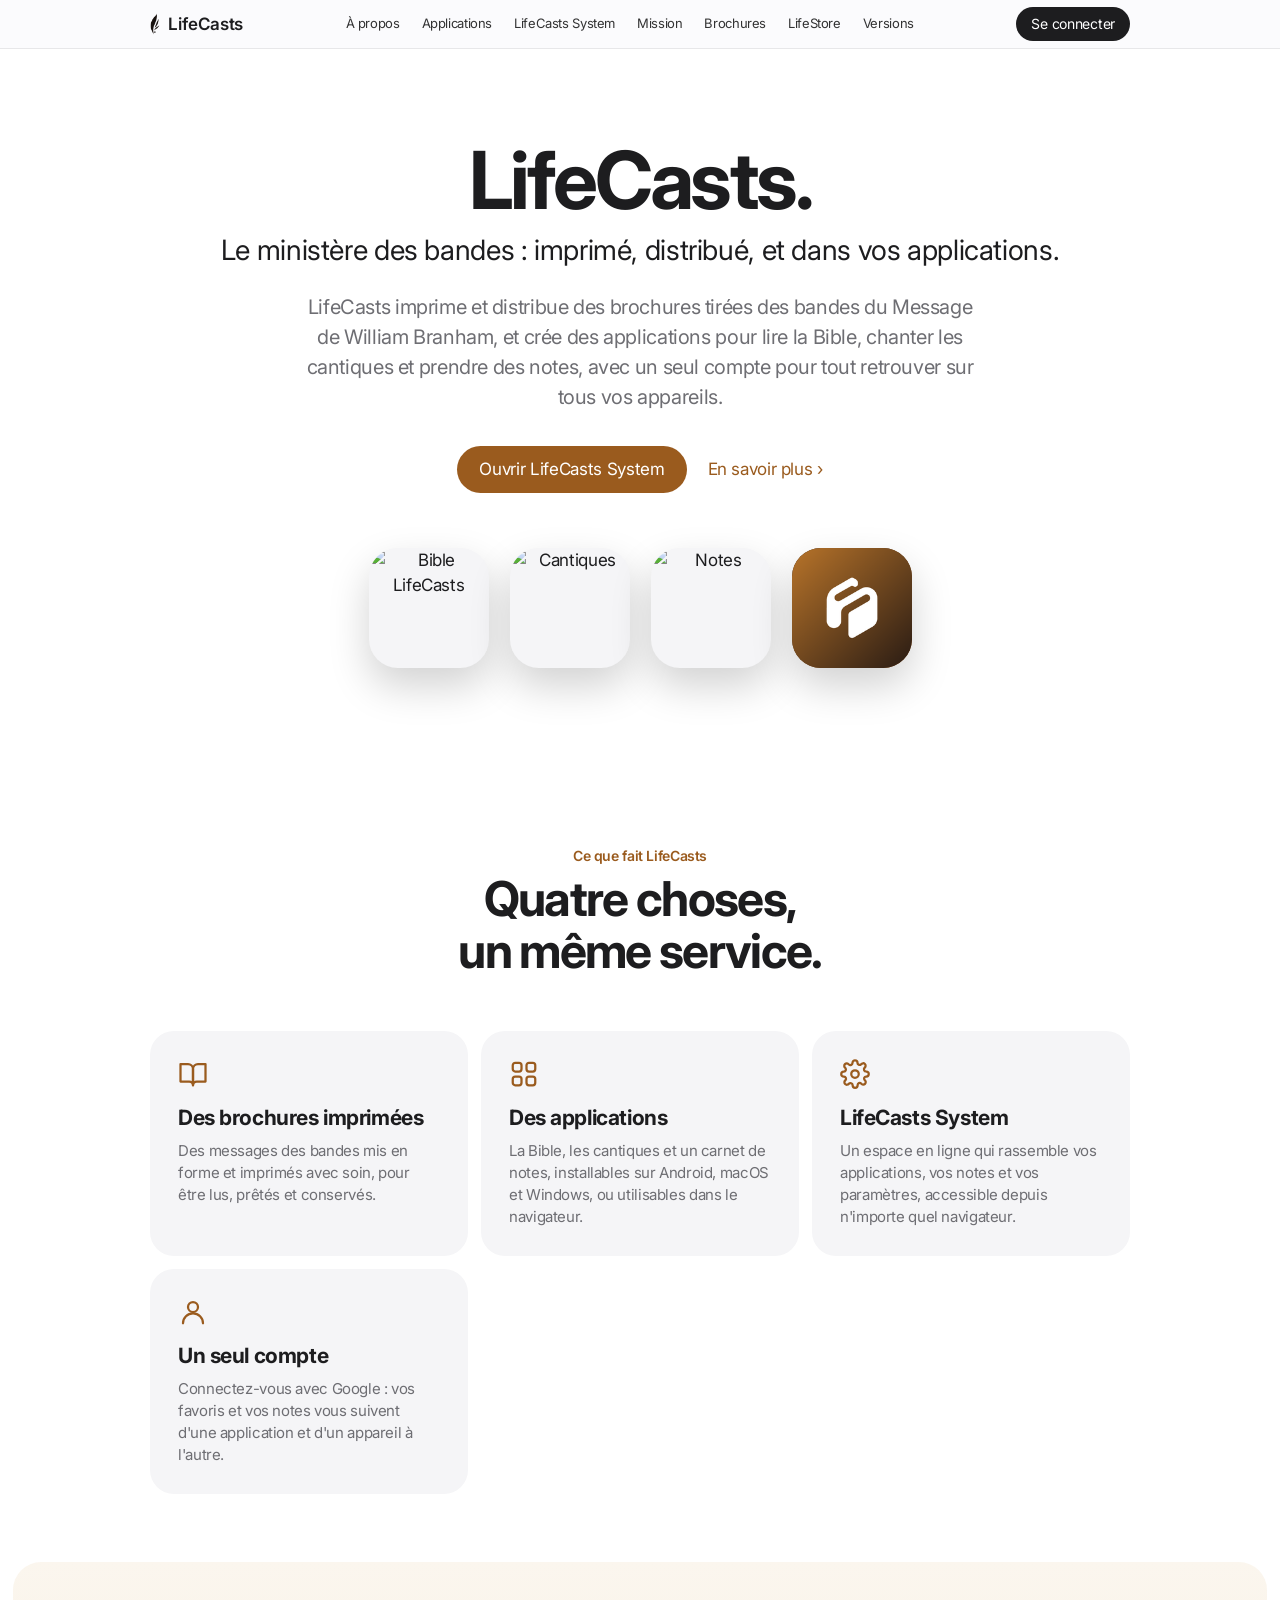
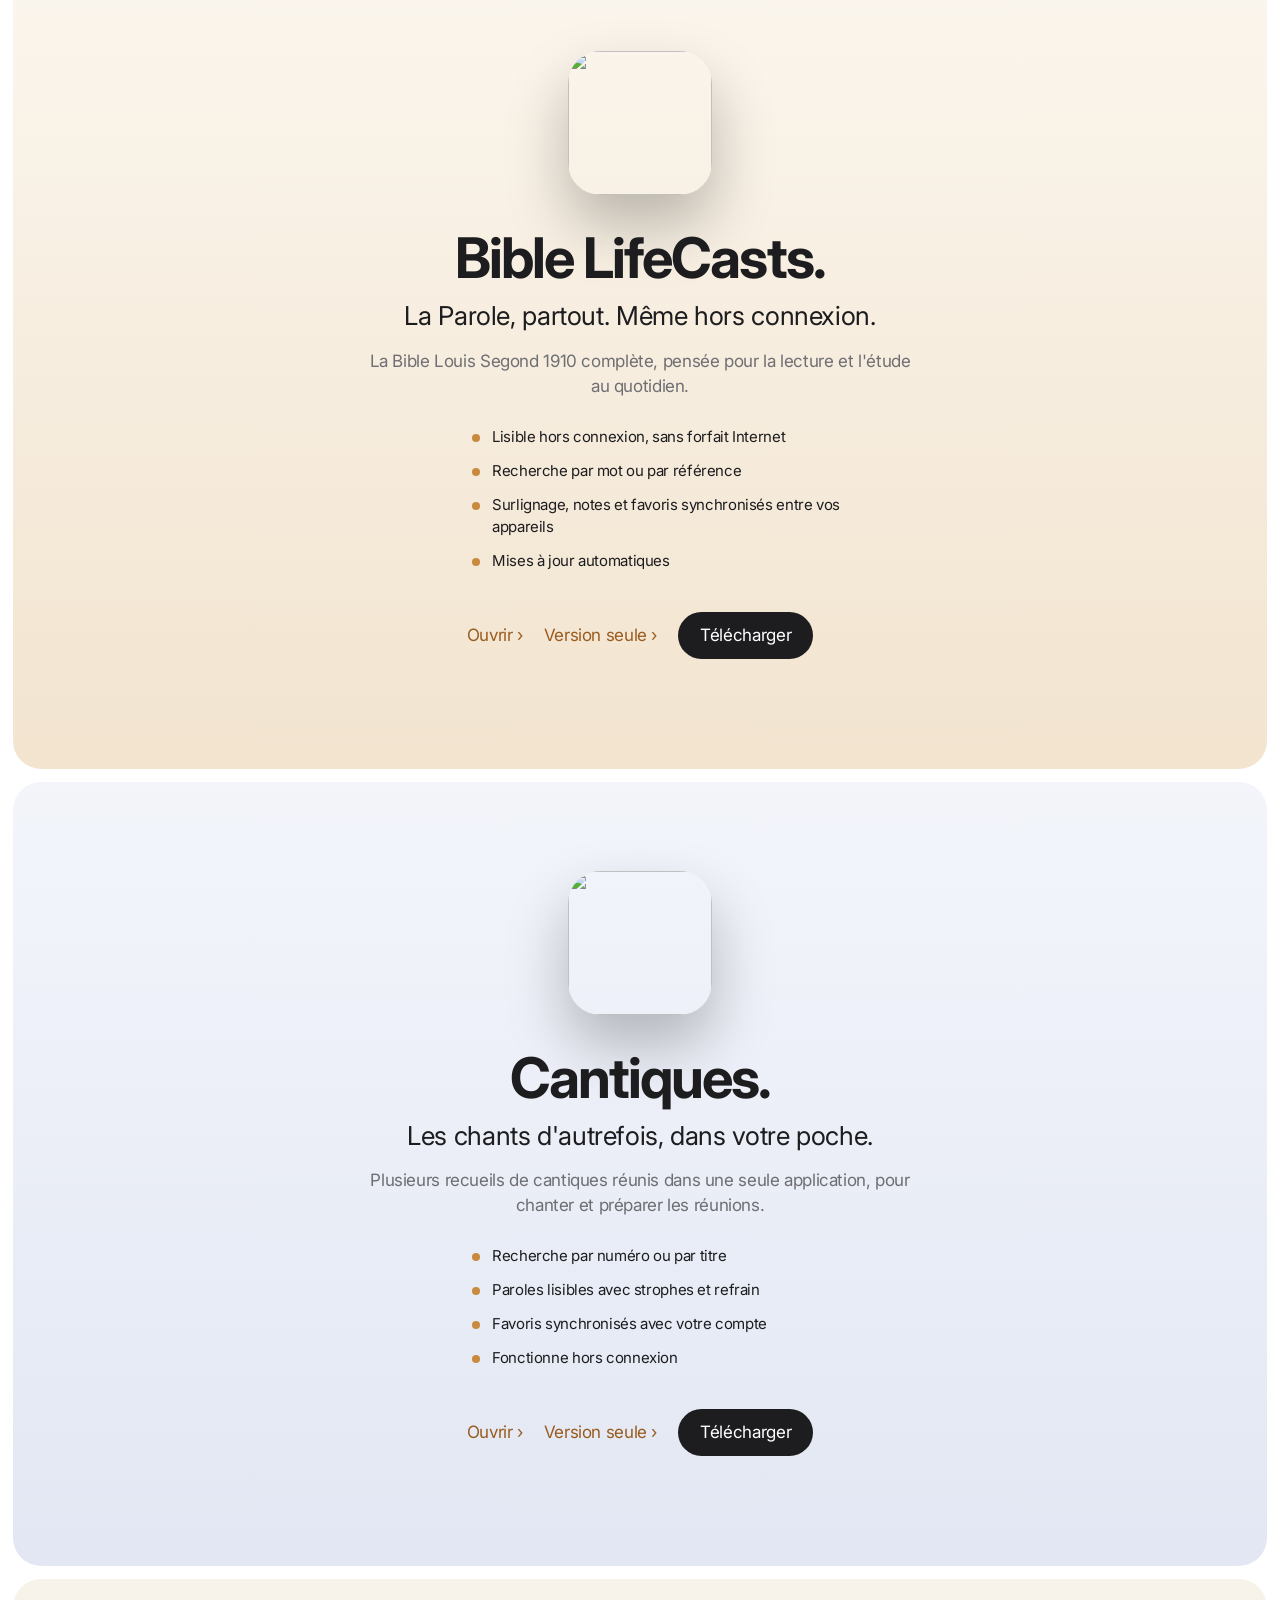
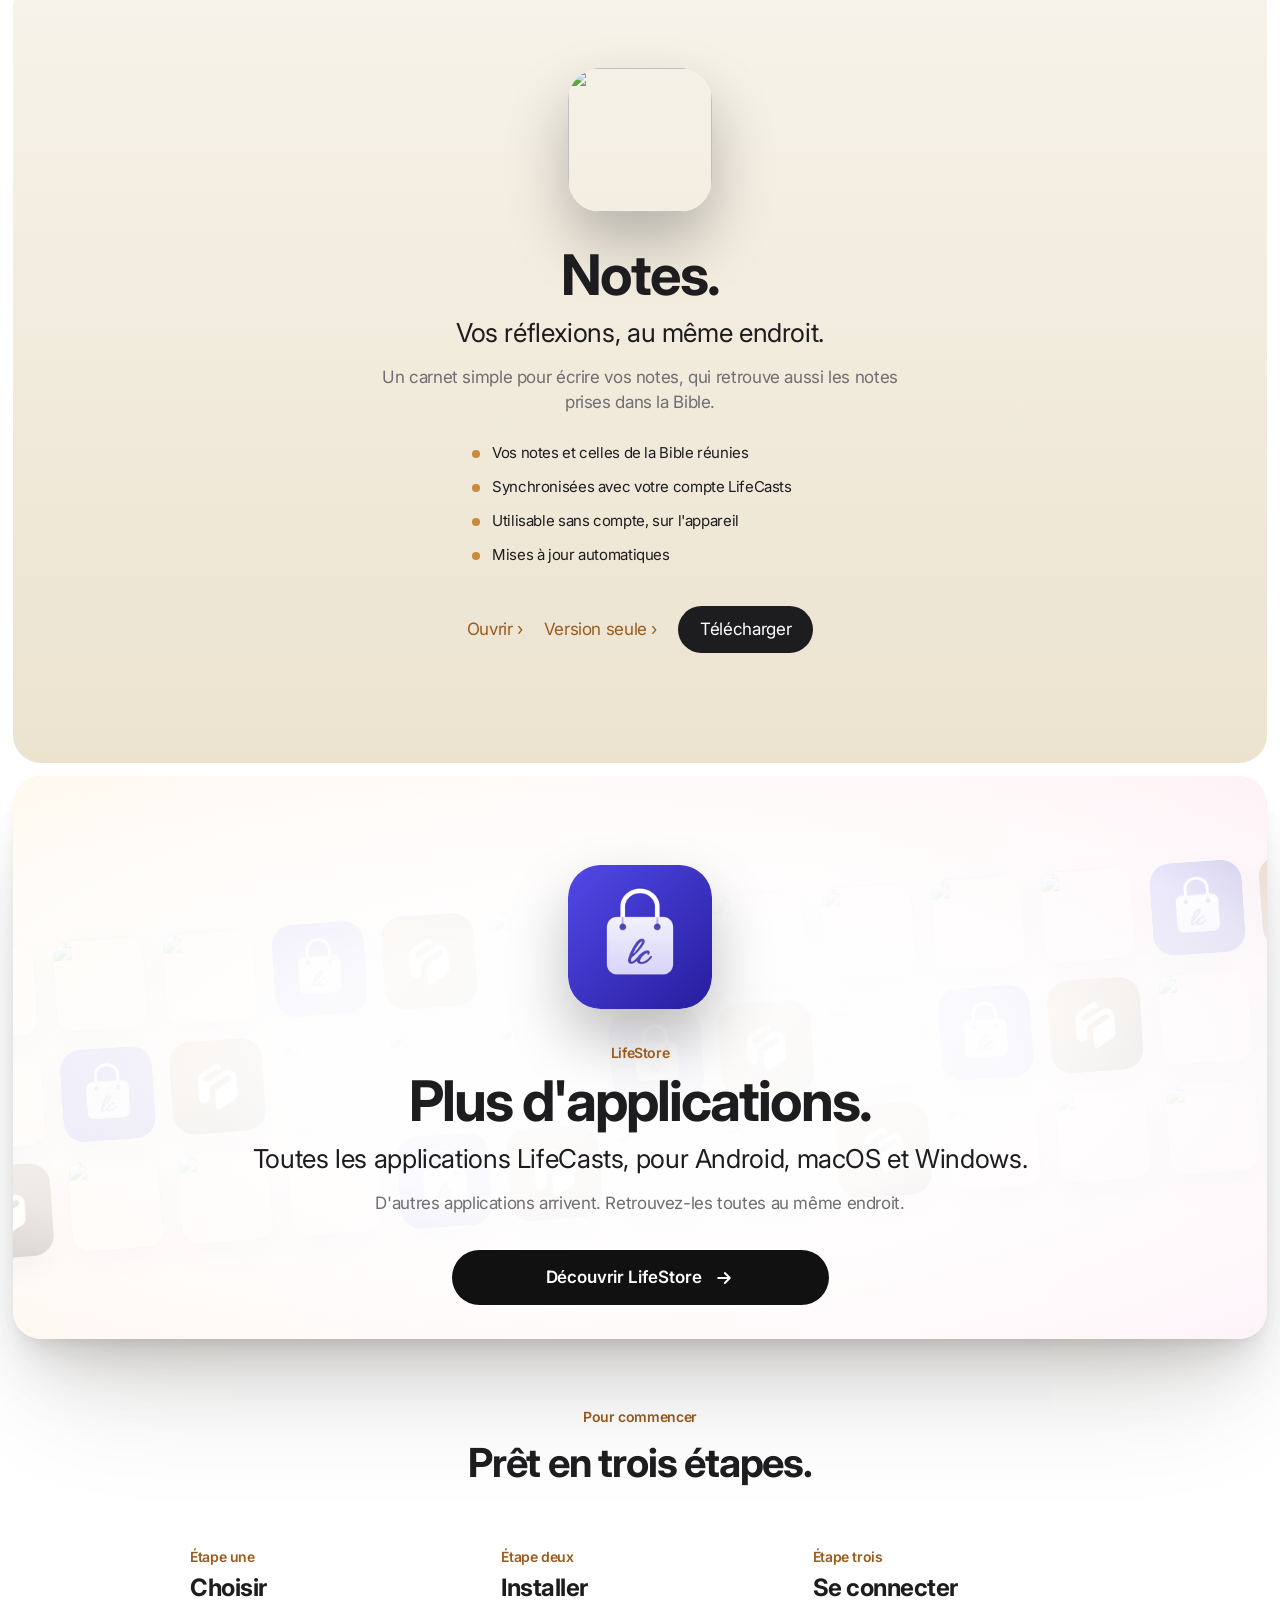
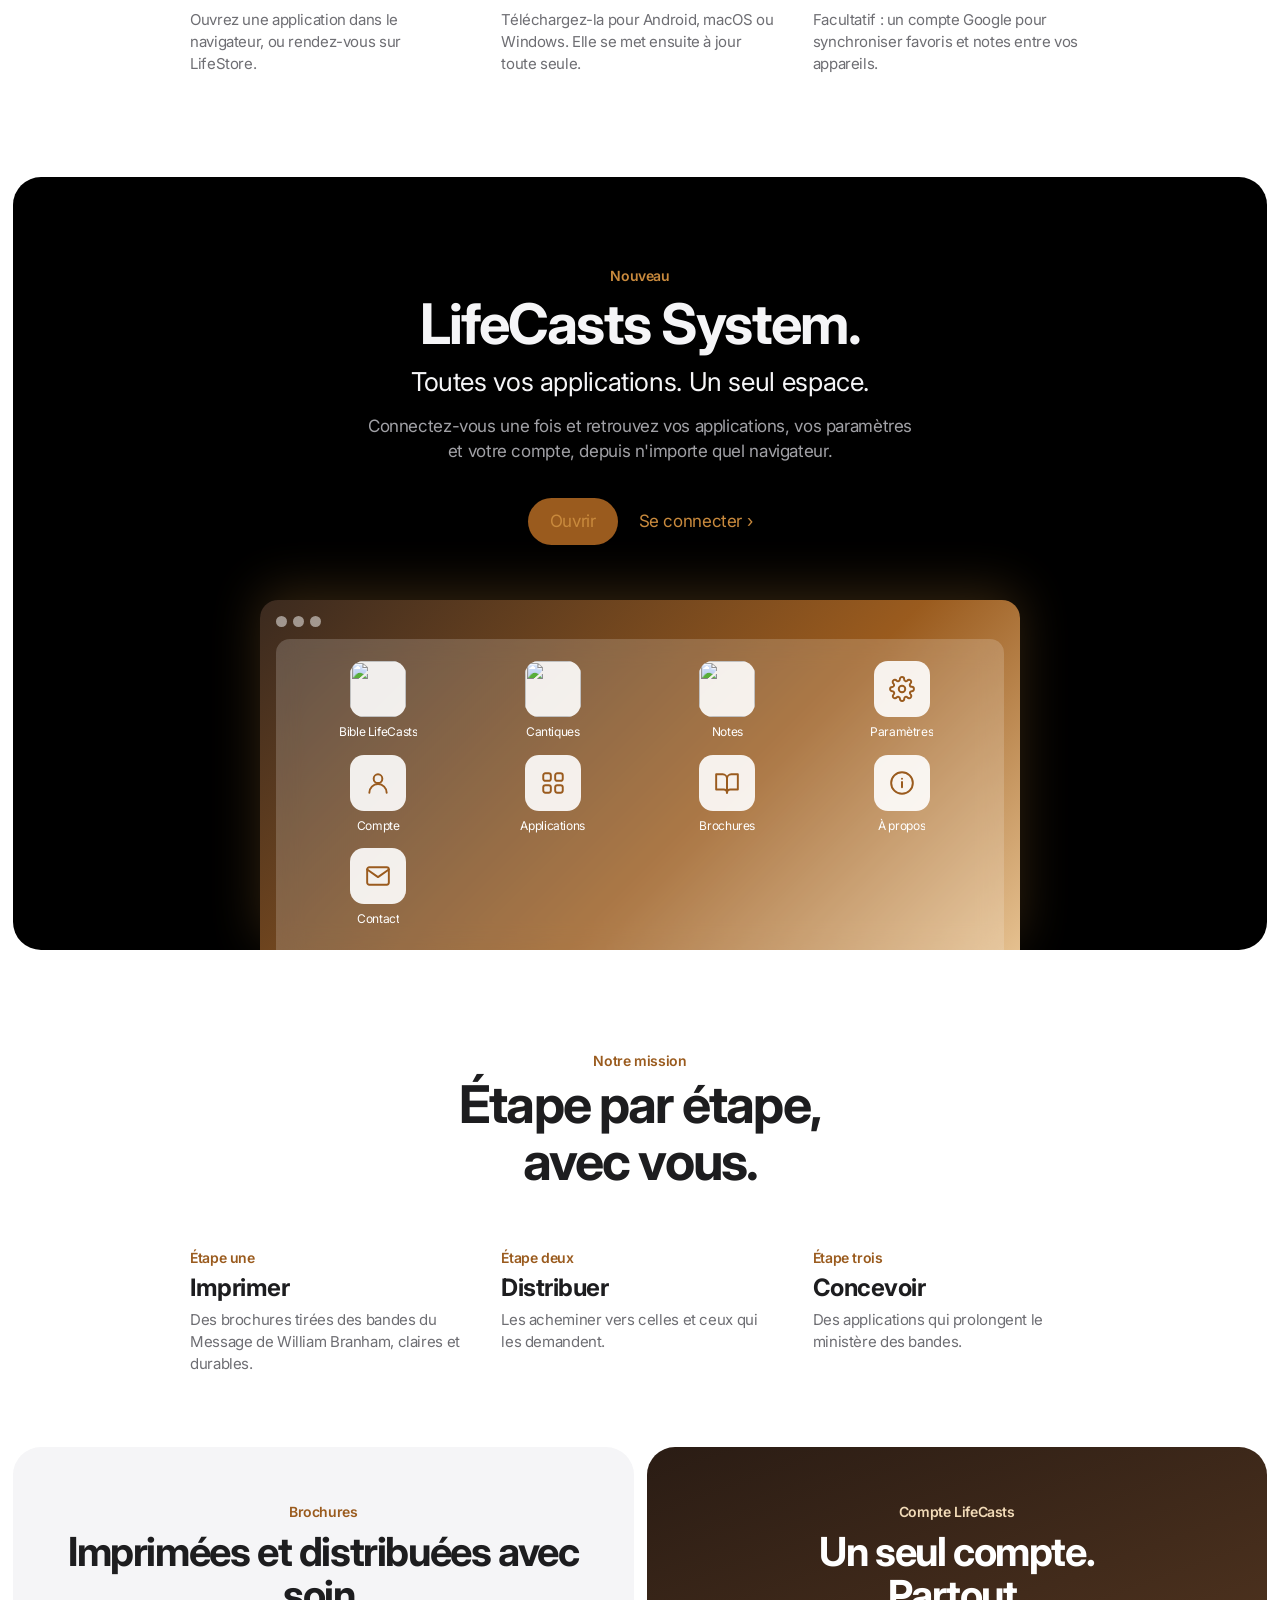
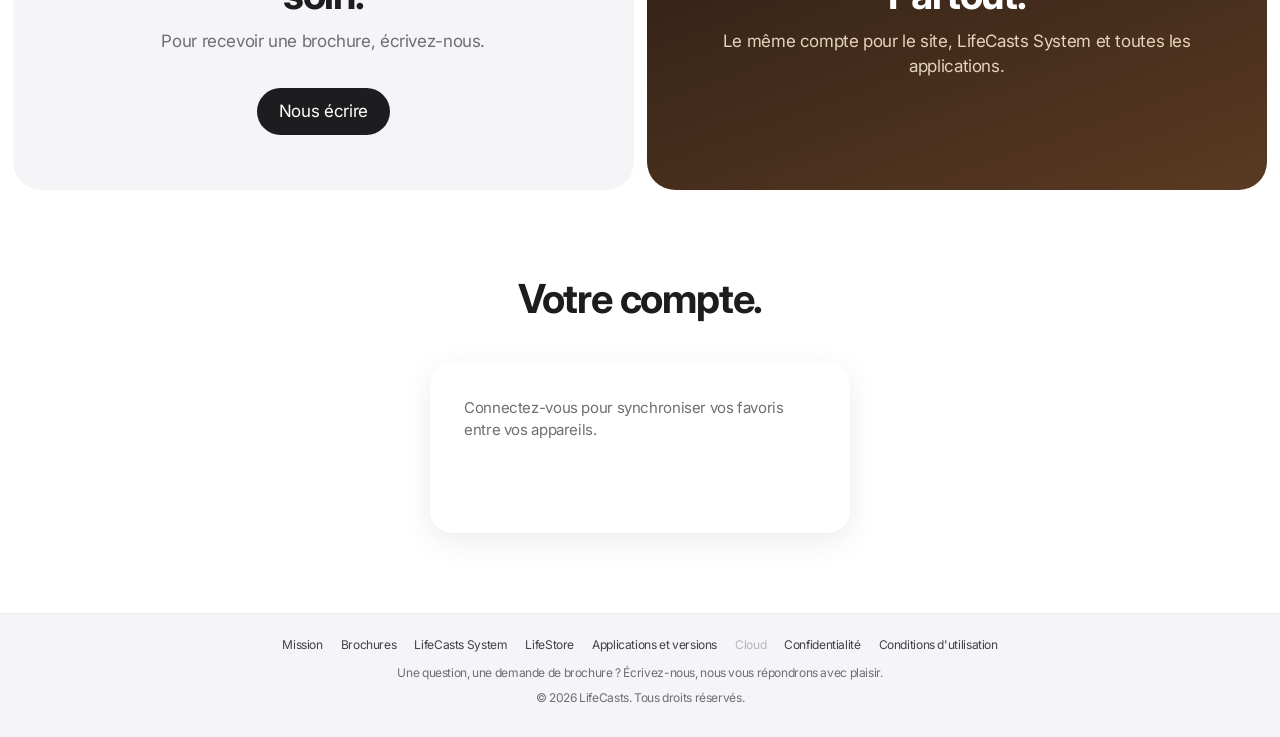
==== commit c51bdfbd: "System : vrai logo partout (favicon, bandeau, À propos, accueil) ; LifeStore (nom unique) s'ouvre en" ====
--- a/index.html
+++ b/index.html
@@ -8,7 +8,7 @@
 <meta name="description" content="LifeCasts : impression et distribution de brochures, et applications liées au ministère des bandes.">
 <link rel="stylesheet" href="https://fonts.googleapis.com/css2?family=Inter:wght@400;500;600;700&display=swap" media="print" onload="this.media='all'">
 <link rel="stylesheet" href="lc-pages.css">
-<script src="lc-common.js?v=12"></script>
+<script src="lc-common.js?v=13"></script>
 <script src="https://accounts.google.com/gsi/client" async defer></script>
 <script>
 /* ================= CONFIGURATION ================= */
@@ -33,7 +33,7 @@
 .icons img:hover{transform:translateY(-6px) scale(1.04)}
 .icons .sys{display:grid;place-items:center;width:clamp(72px,14vw,120px);height:clamp(72px,14vw,120px);border-radius:24%;background:linear-gradient(135deg,#2a1c14,#9a5b1e);box-shadow:0 18px 40px rgba(0,0,0,.18)}
 .icons .sys{position:relative;overflow:hidden}
-.icons .sys img{position:absolute;inset:0;margin:auto;width:auto!important;height:58%!important;max-width:none;border-radius:0;transform:none!important;box-shadow:none;background:none;filter:invert(1)}
+.icons .sys img{position:absolute;inset:0;margin:0;width:100%!important;height:100%!important;max-width:none;border-radius:0;transform:none!important;box-shadow:none;background:none}
 .panel{margin:12px;border-radius:28px;text-align:center;padding:64px 22px 0;overflow:hidden}
 .panel h3{font-size:clamp(36px,6vw,56px);font-weight:700;letter-spacing:-.035em;line-height:1.07}
 .panel p.lead{font-size:clamp(19px,2.6vw,26px);margin-top:6px}
@@ -98,7 +98,7 @@
 /* Proportions : bouton h=55 ; marge basse=34 ; largeur 377 = 55·φ⁴ ; 55:34 = φ */
 @keyframes helios{from{background-position:0% 50%}to{background-position:100% 50%}}
 .ma-bg{position:absolute;inset:-20px 0;z-index:-2;display:flex;flex-direction:column;justify-content:center;gap:16px;opacity:.75;transform:rotate(-4deg) scale(1.1)}
-.ma-row i.sy{background:linear-gradient(135deg,#2a1c14,#9a5b1e)}.ma-row i.sy img{width:58%;height:58%;filter:invert(1)}
+.ma-row i.sy{background:linear-gradient(135deg,#2a1c14,#9a5b1e)}.ma-row i.sy img{width:100%;height:100%;border-radius:0}
 .ma-row{display:flex;gap:16px;width:max-content;animation:maL 70s linear infinite}
 .ma-row.r{animation-name:maR;animation-duration:85s}.ma-row.s{animation-duration:60s}
 .ma-row i{flex:none;width:84px;height:84px;border-radius:22.5%;display:grid;place-items:center;overflow:hidden;color:#fff;box-shadow:0 10px 24px rgba(40,30,80,.22)}
@@ -155,7 +155,7 @@
 <a href="#system">LifeCasts System</a>
 <a href="#mission">Mission</a>
 <a href="#brochures">Brochures</a>
-<a href="store.html">Life Store</a>
+<a href="store.html">LifeStore</a>
 <a href="applications.html">Versions</a>
 </nav>
 <a class="pill small navcta" href="system.html" id="navBtn">Se connecter</a>
@@ -188,11 +188,11 @@
 <div class="ma-bg" id="maBg" aria-hidden="true"></div><div class="ma-fog" aria-hidden="true"></div>
 <div class="ma-in">
 <img class="big-icon" src="store-icon-192.png?v=7" alt="">
-<div class="eyebrow">Life Store</div>
+<div class="eyebrow">LifeStore</div>
 <h3>Plus d'applications.</h3>
 <p class="lead">Toutes les applications LifeCasts, pour Android, macOS et Windows.</p>
 <p class="sub">D'autres applications arrivent. Retrouvez-les toutes au même endroit.</p>
-<div class="ctas"><a class="pill accent big-btn" href="store.html">Découvrir Life Store<svg viewBox="0 0 24 24" width="22" height="22" fill="none" stroke="currentColor" stroke-width="2.2" stroke-linecap="round" stroke-linejoin="round" aria-hidden="true"><path d="M5 12h14M13 6l6 6-6 6"/></svg></a></div>
+<div class="ctas"><a class="pill accent big-btn" href="store.html">Découvrir LifeStore<svg viewBox="0 0 24 24" width="22" height="22" fill="none" stroke="currentColor" stroke-width="2.2" stroke-linecap="round" stroke-linejoin="round" aria-hidden="true"><path d="M5 12h14M13 6l6 6-6 6"/></svg></a></div>
 </div>
 </section>
 
@@ -200,7 +200,7 @@
 <div class="eyebrow">Pour commencer</div>
 <h3 style="font-size:clamp(30px,4.5vw,40px);font-weight:700;letter-spacing:-.03em">Prêt en trois étapes.</h3>
 <div class="steps">
-<div><small>Étape une</small><b>Choisir</b><p>Ouvrez une application dans le navigateur, ou rendez-vous sur Life Store.</p></div>
+<div><small>Étape une</small><b>Choisir</b><p>Ouvrez une application dans le navigateur, ou rendez-vous sur LifeStore.</p></div>
 <div><small>Étape deux</small><b>Installer</b><p>Téléchargez-la pour Android, macOS ou Windows. Elle se met ensuite à jour toute seule.</p></div>
 <div><small>Étape trois</small><b>Se connecter</b><p>Facultatif : un compte Google pour synchroniser favoris et notes entre vos appareils.</p></div>
 </div>
@@ -249,7 +249,7 @@
 </main>
 
 <footer id="contact"><div class="wrap">
-<div class="fl"><a href="#mission">Mission</a><a href="#brochures">Brochures</a><a href="system.html">LifeCasts System</a><a href="store.html">Life Store</a><a href="applications.html">Applications et versions</a><a href="cloud.html" style="opacity:.35" rel="nofollow">Cloud</a><a href="confidentialite.html">Confidentialité</a><a href="conditions.html">Conditions d'utilisation</a><a id="mailLink" hidden></a></div>
+<div class="fl"><a href="#mission">Mission</a><a href="#brochures">Brochures</a><a href="system.html">LifeCasts System</a><a href="store.html">LifeStore</a><a href="applications.html">Applications et versions</a><a href="cloud.html" style="opacity:.35" rel="nofollow">Cloud</a><a href="confidentialite.html">Confidentialité</a><a href="conditions.html">Conditions d'utilisation</a><a id="mailLink" hidden></a></div>
 <div>Une question, une demande de brochure ? Écrivez-nous, nous vous répondrons avec plaisir.</div>
 <div style="margin-top:8px">© <span id="year"></span> LifeCasts. Tous droits réservés.</div>
 </div></footer>
@@ -296,13 +296,13 @@
   /* Présentation des applications */
   const E=(t,p)=>{const e=document.createElement(t);Object.assign(e,p||{});return e};
   LIFECASTS.apps.forEach(a=>{$("heroIcons").append(E("img",{src:a.icon,alt:a.nom}))});
-  const s=E("div",{className:"sys"});s.append(E("img",{src:"mark-dark.png",alt:"LifeCasts System"}));$("heroIcons").append(s);
+  const s=E("div",{className:"sys"});s.append(E("img",{src:"system-icon-192.png?v=1",alt:"LifeCasts System"}));$("heroIcons").append(s);
   LIFECASTS.apps.forEach(a=>{
     const p=E("section",{className:"panel"});p.style.background=a.fond;
     p.append(E("img",{className:"big-icon",src:a.icon,alt:""}));
     p.append(E("h3",{textContent:a.nom+"."}),E("p",{className:"lead",textContent:a.accroche}),E("p",{className:"sub",textContent:a.description}));
     if(a.points){const u=E("ul",{className:"pts"});a.points.forEach(t=>u.append(E("li",{textContent:t})));p.append(u)}
-    const c=E("div",{className:"ctas"});c.append(E("a",{className:"more",href:"system.html?app="+a.id,textContent:"Ouvrir"}),E("a",{className:"more",href:a.url,textContent:"Version seule"}),E("a",{className:"pill",href:"store.html?id="+a.id,textContent:"Télécharger"}));
+    const c=E("div",{className:"ctas"});c.append(E("a",{className:"more",href:"system.html?app="+a.id,textContent:"Ouvrir"}),E("a",{className:"more",href:a.url,textContent:"Version seule"}),E("a",{className:"pill",href:"store.html?id="+a.id,target:"_top",textContent:"Télécharger"}));
     const v=E("div",{className:"muted",textContent:" "});v.style.marginTop="10px";
     p.append(c,v);
     $("applications").append(p);
@@ -310,7 +310,7 @@
   });
   [["fi1","book"],["fi2","grid"],["fi3","gear"],["fi4","user"]].forEach(x=>{$(x[0]).innerHTML=ICO(x[1],30)});
   (function(){const R=["/The-Bible-App/icon-192.png","/Songs-Book/icon-192.png","/The-Notes-App/icon-192.png","store-icon-192.png?v=7"];
-    const row=k=>{let t="";for(let i=0;i<8;i++){const n=(i+k*2)%5;t+=n===4?'<i class="sy"><img src="mark-dark.png" alt=""></i>':'<i><img src="'+R[n]+'" alt="" loading="lazy"></i>'}return '<div class="ma-row'+(k%2?" r":"")+'">'+t+t+'</div>'};
+    const row=k=>{let t="";for(let i=0;i<8;i++){const n=(i+k*2)%5;t+=n===4?'<i class="sy"><img src="system-icon-192.png?v=1" alt=""></i>':'<i><img src="'+R[n]+'" alt="" loading="lazy"></i>'}return '<div class="ma-row'+(k%2?" r":"")+'">'+t+t+'</div>'};
     const b=$("maBg");if(b)b.innerHTML=row(0)+row(1)+row(2)})();
   const items=[...LIFECASTS.apps.map(a=>[a.nom,'<img src="'+a.icon+'" alt="">']),["Paramètres",ICO("gear")],["Compte",ICO("user")],["Applications",ICO("grid")],["Brochures",ICO("book")],["À propos",ICO("info")],["Contact",ICO("mail")]];
   $("winGrid").innerHTML=items.map(i=>'<div><b>'+i[1]+'</b><span>'+i[0]+'</span></div>').join("");
